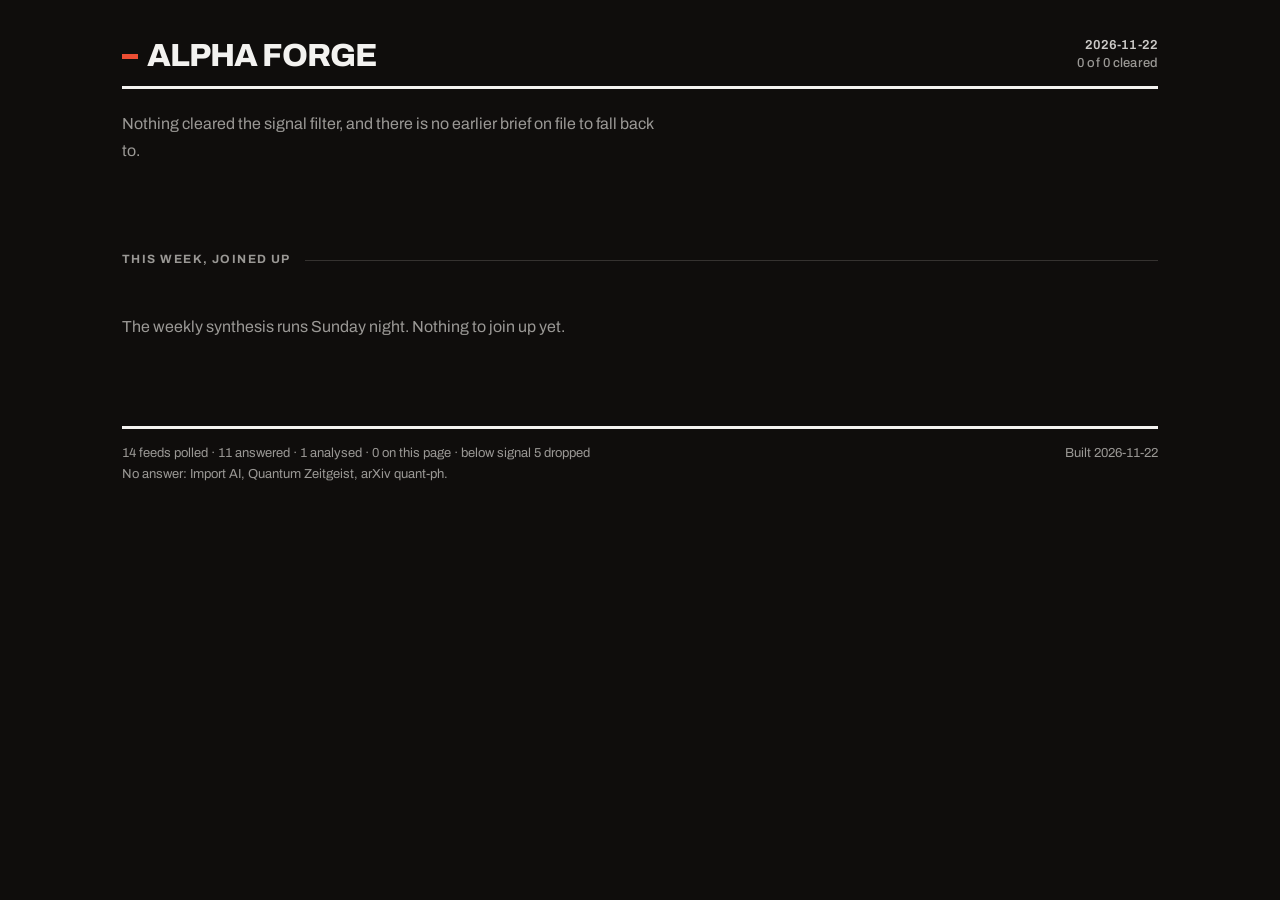
==== dashboard/index.html @ 8eae52a6 "chore: Update daily intelligence" ====
<!DOCTYPE html>
<html lang="en">
<head>
    <meta charset="UTF-8">
    <meta name="viewport" content="width=device-width, initial-scale=1.0">
    <title>Alpha Forge &mdash; 2026-11-22</title>
    <link rel="icon" href="data:image/svg+xml,<svg xmlns='http://www.w3.org/2000/svg' viewBox='0 0 16 16'><rect width='16' height='16' fill='%230D0D0C'/><rect x='2' y='6' width='12' height='4' fill='%23F0442A'/></svg>">
    <link rel="preconnect" href="https://fonts.googleapis.com">
    <link rel="preconnect" href="https://fonts.gstatic.com" crossorigin>
    <link href="https://fonts.googleapis.com/css2?family=Archivo:wght@400..800&display=swap" rel="stylesheet">
    <style>
        :root {
            color-scheme: dark;

            /* Night edition: newsprint inverted. Ground is near-black with a
               trace of warmth so it sits beside an editor without going blue. */
            --bg:        oklch(0.16 0.004 60);
            --bg-sunk:   oklch(0.13 0.004 60);
            --rule:      oklch(0.32 0.006 60);
            --rule-firm: oklch(0.54 0.008 60);

            --ink:       oklch(0.96 0.003 80);
            --ink-2:     oklch(0.84 0.004 80);
            --ink-3:     oklch(0.68 0.005 80);

            /* One accent. It belongs to rank and to the lead rule. Nothing else. */
            --signal:    oklch(0.64 0.20 32);
            --signal-dim: oklch(0.52 0.15 32);

            --font: 'Archivo', ui-sans-serif, "Segoe UI", system-ui, sans-serif;

            --s1: 4px;  --s2: 8px;  --s3: 14px;
            --s4: 22px; --s5: 36px; --s6: 64px;

            --z-sticky: 100;
        }

        * { box-sizing: border-box; }

        html { -webkit-text-size-adjust: 100%; }

        body {
            font-family: var(--font);
            font-size: 1rem;
            font-weight: 400;
            line-height: 1.65;
            background: var(--bg);
            color: var(--ink);
            margin: 0;
            font-variant-numeric: tabular-nums;
            -webkit-font-smoothing: antialiased;
            text-rendering: optimizeLegibility;
        }

        .sheet {
            max-width: 1080px;
            margin: 0 auto;
            padding: var(--s5) var(--s4) 96px;
        }

        /* ---------- masthead ---------- */
        .masthead {
            display: flex;
            align-items: flex-end;
            justify-content: space-between;
            gap: var(--s4);
            flex-wrap: wrap;
            padding-bottom: var(--s3);
            border-bottom: 3px solid var(--ink);
        }

        .wordmark {
            font-size: clamp(1.5rem, 1.2rem + 1.2vw, 2rem);
            font-weight: 800;
            letter-spacing: -0.03em;
            line-height: 1;
            margin: 0;
            text-transform: uppercase;
        }
        .wordmark .bar {
            display: inline-block;
            width: 0.5em;
            height: 0.16em;
            background: var(--signal);
            margin-right: 0.28em;
            vertical-align: 0.22em;
        }

        .dateline {
            font-size: 0.8125rem;
            font-weight: 500;
            line-height: 1.4;
            color: var(--ink-3);
            text-align: right;
            letter-spacing: 0.01em;
        }
        .dateline b { color: var(--ink-2); font-weight: 600; }

        /* ---------- stale notice ---------- */
        .stale {
            display: flex;
            gap: var(--s3);
            align-items: baseline;
            font-size: 0.9375rem;
            line-height: 1.5;
            color: var(--ink-2);
            background: var(--bg-sunk);
            border-bottom: 1px solid var(--rule);
            padding: var(--s3) var(--s4);
            margin: 0 calc(var(--s4) * -1);
        }
        .stale-flag {
            flex-shrink: 0;
            font-size: 0.75rem;
            font-weight: 700;
            letter-spacing: 0.08em;
            text-transform: uppercase;
            color: var(--bg);
            background: var(--signal);
            padding: 2px 8px;
        }

        /* ---------- the lead ---------- */
        .lead { padding: var(--s5) 0 var(--s6); }

        .lead-head {
            display: grid;
            grid-template-columns: 1fr auto;
            gap: var(--s4);
            align-items: start;
        }

        .lead h2 {
            font-size: clamp(2.25rem, 1.1rem + 4.6vw, 4.75rem);
            font-weight: 800;
            line-height: 0.98;
            letter-spacing: -0.035em;
            margin: 0;
            text-wrap: balance;
            max-width: 18ch;
        }

        .score {
            font-size: clamp(1.75rem, 1rem + 2.6vw, 3rem);
            font-weight: 800;
            line-height: 1;
            letter-spacing: -0.04em;
            color: var(--signal);
            text-align: right;
        }
        .score small {
            display: block;
            font-size: 0.6875rem;
            font-weight: 600;
            letter-spacing: 0.1em;
            text-transform: uppercase;
            color: var(--ink-3);
            margin-top: var(--s1);
        }

        .lead-rule {
            height: 5px;
            background: var(--signal);
            margin: var(--s4) 0;
        }

        .deck {
            font-size: clamp(1.0625rem, 1rem + 0.3vw, 1.3125rem);
            line-height: 1.5;
            color: var(--ink);
            max-width: 62ch;
            margin: 0 0 var(--s4);
            text-wrap: pretty;
        }

        .credit {
            font-size: 0.8125rem;
            font-weight: 500;
            color: var(--ink-3);
            letter-spacing: 0.02em;
            margin-bottom: var(--s4);
        }
        .credit .old { color: var(--signal); }

        /* ---------- the band: items 2 and 3 ---------- */
        .band {
            display: grid;
            grid-template-columns: repeat(auto-fit, minmax(300px, 1fr));
            gap: 0;
            border-top: 1px solid var(--rule-firm);
        }
        .band > * + * { border-left: 1px solid var(--rule); }

        .band-item { padding: var(--s4) var(--s4) var(--s5); }
        .band-item:first-child { padding-left: 0; }
        .band-item:last-child { padding-right: 0; }

        .band-item h3 {
            font-size: 1.375rem;
            font-weight: 700;
            line-height: 1.15;
            letter-spacing: -0.02em;
            margin: 0 0 var(--s3);
            text-wrap: balance;
        }
        .band-score {
            font-size: 0.9375rem;
            font-weight: 700;
            color: var(--signal);
            margin-bottom: var(--s2);
        }

        /* ---------- the tail: items 4+ ---------- */
        .tail { border-top: 1px solid var(--rule-firm); }
        .tail-row {
            display: grid;
            grid-template-columns: 4.5rem 1fr auto;
            gap: var(--s4);
            align-items: baseline;
            padding: var(--s3) 0;
            border-bottom: 1px solid var(--rule);
        }
        .tail-rank { font-weight: 700; color: var(--signal); }
        .tail-title { font-weight: 600; line-height: 1.3; }
        .tail-title p {
            font-weight: 400;
            font-size: 0.9375rem;
            color: var(--ink-3);
            margin: var(--s1) 0 0;
            max-width: 68ch;
        }
        .tail-src { font-size: 0.8125rem; color: var(--ink-3); white-space: nowrap; }

        /* ---------- section headings ---------- */
        .rubric {
            display: flex;
            align-items: center;
            gap: var(--s3);
            font-size: 0.75rem;
            font-weight: 700;
            letter-spacing: 0.12em;
            text-transform: uppercase;
            color: var(--ink-3);
            margin: var(--s6) 0 var(--s4);
        }
        .rubric::after {
            content: "";
            flex: 1;
            height: 1px;
            background: var(--rule);
        }
        .rubric .n { color: var(--signal); }

        /* ---------- prose inside a story ---------- */
        .story-body { max-width: 68ch; }
        .story-body h4 {
            font-size: 0.75rem;
            font-weight: 700;
            letter-spacing: 0.1em;
            text-transform: uppercase;
            color: var(--ink-3);
            margin: var(--s4) 0 var(--s2);
        }
        .story-body p { margin: 0 0 var(--s3); color: var(--ink-2); text-wrap: pretty; }
        .story-body ul { margin: 0 0 var(--s4); padding-left: 1.1em; }
        .story-body li { margin-bottom: var(--s2); color: var(--ink-2); }
        .story-body li::marker { color: var(--signal-dim); }

        .sources { font-size: 0.875rem; color: var(--ink-3); }
        .sources li { color: var(--ink-3); margin-bottom: var(--s1); }

        /* ---------- links ---------- */
        a { color: inherit; }

        .read {
            display: inline-flex;
            align-items: baseline;
            gap: 0.45em;
            font-size: 0.875rem;
            font-weight: 700;
            letter-spacing: 0.04em;
            text-transform: uppercase;
            text-decoration: none;
            color: var(--ink);
            border-bottom: 2px solid var(--signal);
            padding-bottom: 2px;
            transition: color 160ms cubic-bezier(0.2, 0, 0, 1);
        }
        .read:hover { color: var(--signal); }
        .read .arrow { transition: transform 200ms cubic-bezier(0.2, 0, 0, 1); }
        .read:hover .arrow { transform: translateX(4px); }

        .title-link {
            text-decoration: none;
            background-image: linear-gradient(var(--signal), var(--signal));
            background-repeat: no-repeat;
            background-position: 0 100%;
            background-size: 0% 2px;
            transition: background-size 220ms cubic-bezier(0.2, 0, 0, 1);
        }
        .title-link:hover { background-size: 100% 2px; }

        :focus-visible {
            outline: 3px solid var(--signal);
            outline-offset: 3px;
        }

        /* ---------- closing matter ---------- */
        .weekly { border-top: 1px solid var(--rule-firm); padding-top: var(--s4); }
        .weekly h3 { font-size: 1.25rem; font-weight: 700; margin: 0 0 var(--s3); }
        .weekly p, .weekly li { color: var(--ink-2); max-width: 68ch; }

        .empty {
            color: var(--ink-3);
            max-width: 60ch;
            margin: 0;
            padding: var(--s4) 0;
        }

        .colophon {
            border-top: 3px solid var(--ink);
            margin-top: var(--s6);
            padding-top: var(--s3);
            font-size: 0.8125rem;
            line-height: 1.6;
            color: var(--ink-3);
            display: flex;
            justify-content: space-between;
            gap: var(--s4);
            flex-wrap: wrap;
        }

        @media (max-width: 640px) {
            .lead-head { grid-template-columns: 1fr; gap: var(--s3); }
            .score { text-align: left; }
            .score small { display: inline; margin-left: 0.5em; }
            .band > * + * { border-left: none; border-top: 1px solid var(--rule); }
            .band-item { padding-left: 0; padding-right: 0; }
            .tail-row { grid-template-columns: 3.5rem 1fr; gap: var(--s3); }
            .tail-src { display: none; }
        }

        @media (prefers-reduced-motion: reduce) {
            *, *::before, *::after {
                transition-duration: 1ms !important;
                animation-duration: 1ms !important;
            }
        }
    </style>
</head>
<body>
<div class="sheet">

    <header class="masthead">
        <h1 class="wordmark"><span class="bar"></span>Alpha Forge</h1>
        <div class="dateline">
            <b>2026-11-22</b><br>
            0 of 0 cleared
        </div>
    </header>

    

    
    <p class="empty">Nothing cleared the signal filter, and there is no earlier brief on file to fall back to.</p>
    

    

    <h2 class="rubric">This week, joined up</h2>
    
    <p class="empty">The weekly synthesis runs Sunday night. Nothing to join up yet.</p>
    

    <footer class="colophon">
        <span>
            
            14 feeds polled &middot; 11 answered &middot; 
            1 analysed &middot; 
            
            0 on this page &middot; below signal 5 dropped
            <br>No answer: Import AI, Quantum Zeitgeist, arXiv quant-ph.
            
        </span>
        <span>Built 2026-11-22</span>
    </footer>

</div>
</body>
</html>
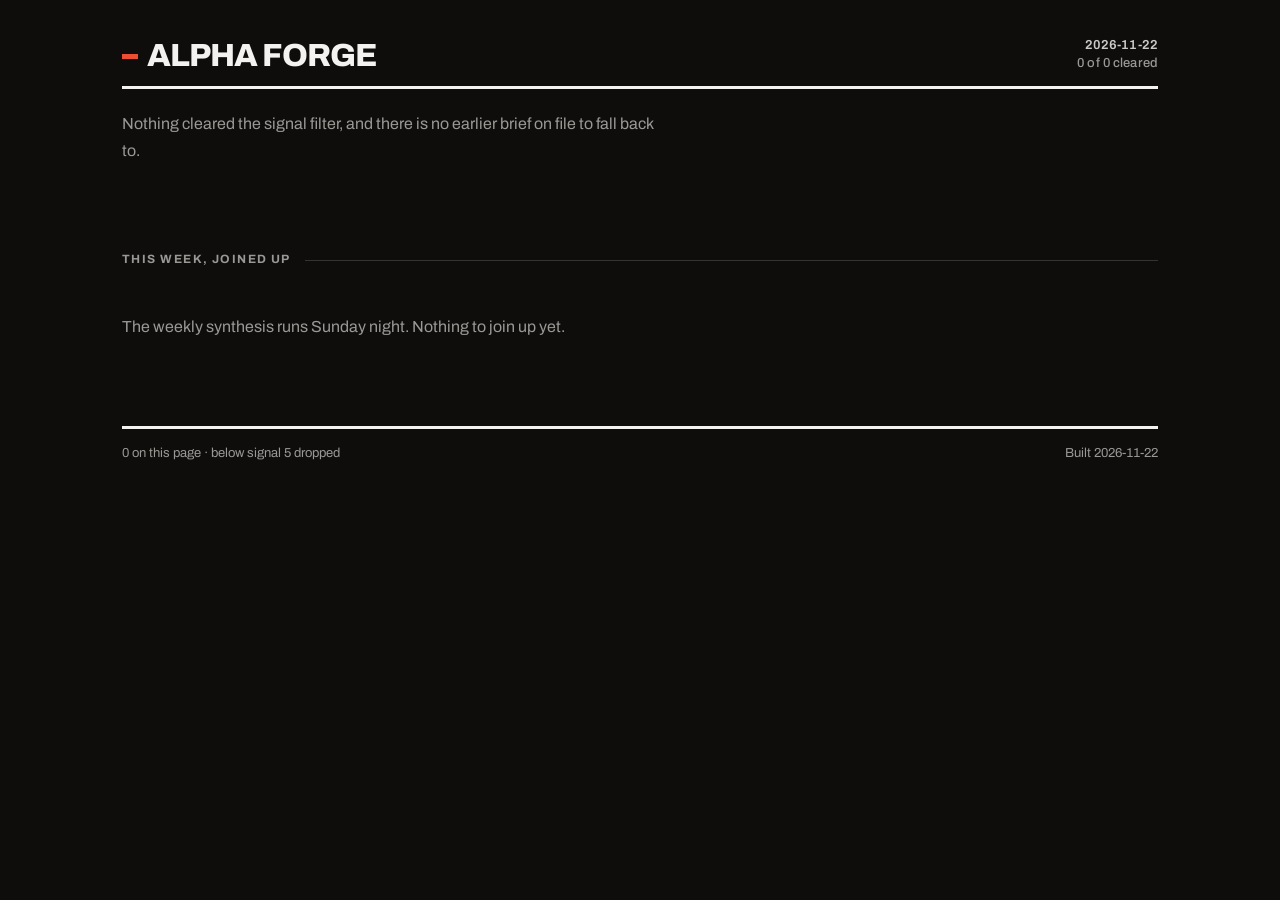
==== commit 69725310: "chore: Update weekly synthesis" ====
--- a/dashboard/index.html
+++ b/dashboard/index.html
@@ -375,11 +375,8 @@
     <footer class="colophon">
         <span>
             
-            14 feeds polled &middot; 11 answered &middot; 
-            1 analysed &middot; 
+            0 on this page &middot; below signal 5 dropped
             
-            0 on this page &middot; below signal 5 dropped
-            <br>No answer: Import AI, Quantum Zeitgeist, arXiv quant-ph.
             
         </span>
         <span>Built 2026-11-22</span>
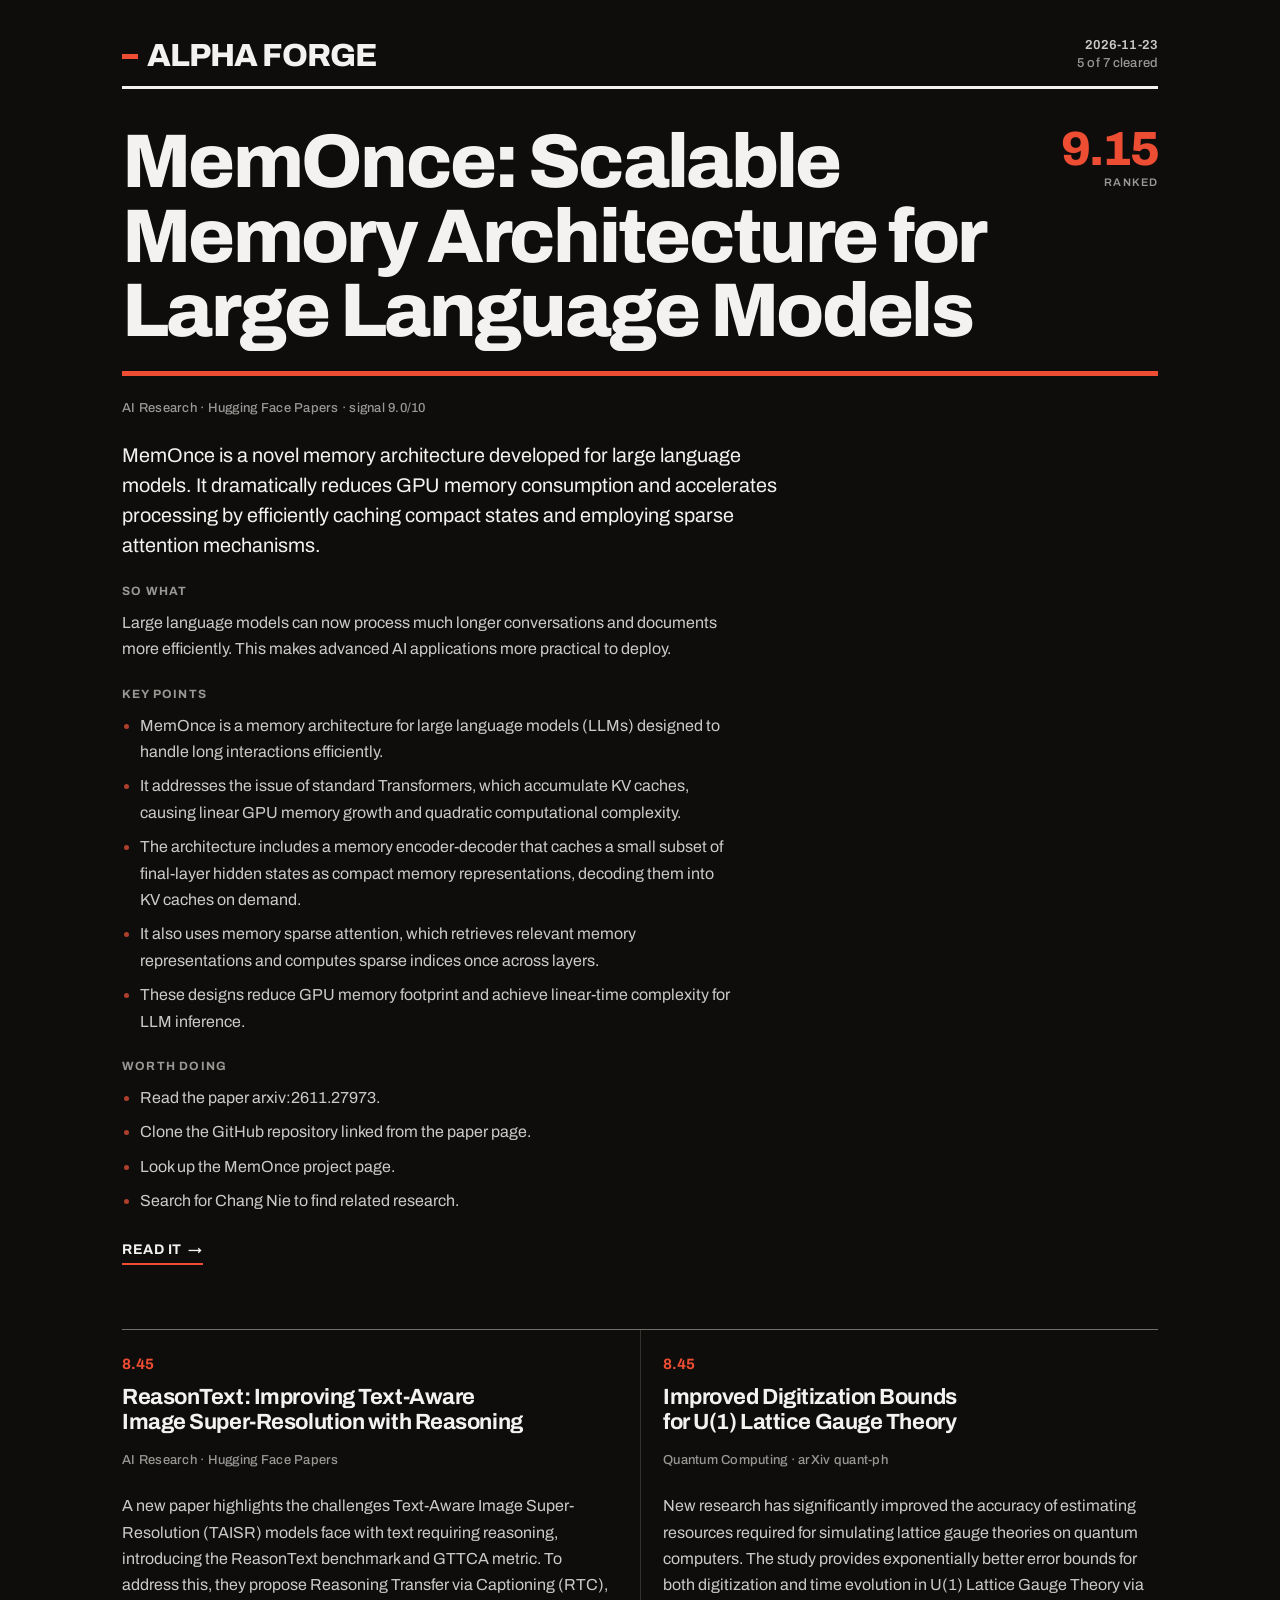
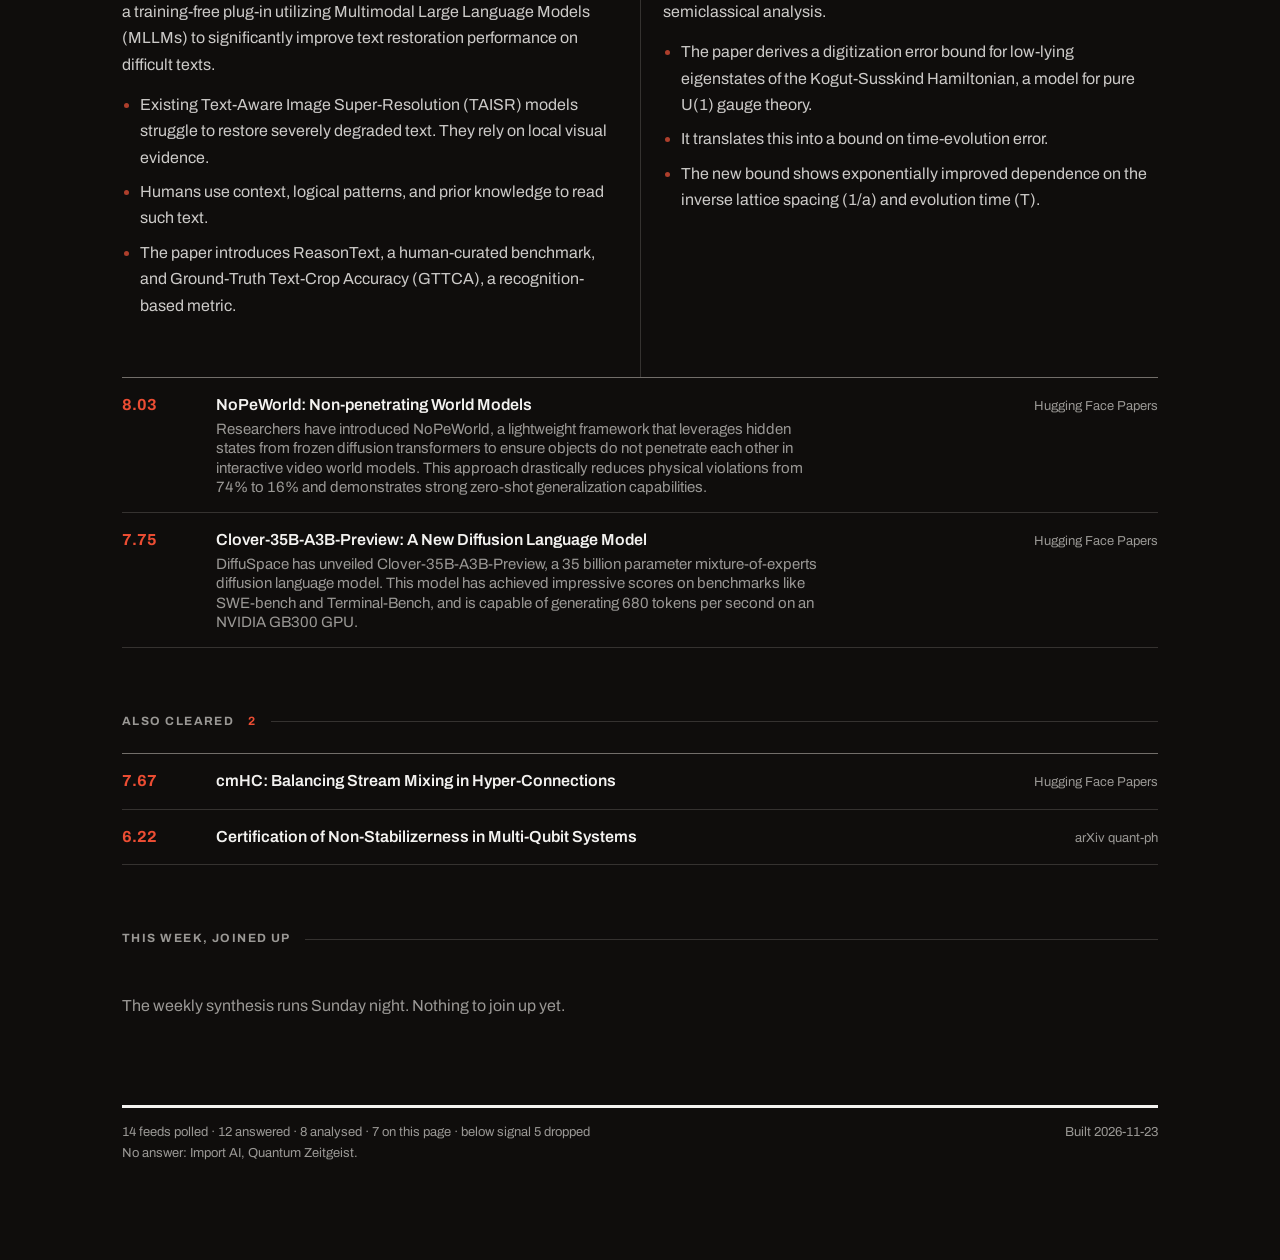
==== commit f6dd7044: "chore: Update daily intelligence" ====
--- a/dashboard/index.html
+++ b/dashboard/index.html
@@ -3,7 +3,7 @@
 <head>
     <meta charset="UTF-8">
     <meta name="viewport" content="width=device-width, initial-scale=1.0">
-    <title>Alpha Forge &mdash; 2026-11-22</title>
+    <title>Alpha Forge &mdash; 2026-11-23</title>
     <link rel="icon" href="data:image/svg+xml,<svg xmlns='http://www.w3.org/2000/svg' viewBox='0 0 16 16'><rect width='16' height='16' fill='%230D0D0C'/><rect x='2' y='6' width='12' height='4' fill='%23F0442A'/></svg>">
     <link rel="preconnect" href="https://fonts.googleapis.com">
     <link rel="preconnect" href="https://fonts.gstatic.com" crossorigin>
@@ -354,17 +354,142 @@
     <header class="masthead">
         <h1 class="wordmark"><span class="bar"></span>Alpha Forge</h1>
         <div class="dateline">
-            <b>2026-11-22</b><br>
-            0 of 0 cleared
+            <b>2026-11-23</b><br>
+            5 of 7 cleared
         </div>
     </header>
 
     
 
     
-    <p class="empty">Nothing cleared the signal filter, and there is no earlier brief on file to fall back to.</p>
-    
-
+    
+    <article class="lead">
+        <div class="lead-head">
+            <h2>MemOnce: Scalable Memory Architecture for Large Language Models</h2>
+            <div class="score">9.15<small>Ranked</small></div>
+        </div>
+
+        <div class="lead-rule"></div>
+
+        <p class="credit">
+            AI Research
+             &middot; Hugging Face Papers
+            
+            
+             &middot; signal 9.0/10
+        </p>
+
+        <p class="deck">MemOnce is a novel memory architecture developed for large language models. It dramatically reduces GPU memory consumption and accelerates processing by efficiently caching compact states and employing sparse attention mechanisms.</p>
+
+        <div class="story-body">
+            
+            <h4>So what</h4>
+            <p>Large language models can now process much longer conversations and documents more efficiently. This makes advanced AI applications more practical to deploy.</p>
+            
+
+            
+            <h4>Key points</h4>
+            <ul><li>MemOnce is a memory architecture for large language models (LLMs) designed to handle long interactions efficiently.</li><li>It addresses the issue of standard Transformers, which accumulate KV caches, causing linear GPU memory growth and quadratic computational complexity.</li><li>The architecture includes a memory encoder-decoder that caches a small subset of final-layer hidden states as compact memory representations, decoding them into KV caches on demand.</li><li>It also uses memory sparse attention, which retrieves relevant memory representations and computes sparse indices once across layers.</li><li>These designs reduce GPU memory footprint and achieve linear-time complexity for LLM inference.</li></ul>
+            
+
+            
+            <h4>Worth doing</h4>
+            <ul><li>Read the paper arxiv:2611.27973.</li><li>Clone the GitHub repository linked from the paper page.</li><li>Look up the MemOnce project page.</li><li>Search for Chang Nie to find related research.</li></ul>
+            
+
+            
+        </div>
+
+        
+        <a class="read" href="https://huggingface.co/papers/2611.27973" target="_blank" rel="noopener">Read it <span class="arrow">&rarr;</span></a>
+        
+    </article>
+
+    
+    
+    <section class="band">
+        
+        <article class="band-item">
+            <div class="band-score">8.45</div>
+            <h3><a class="title-link" href="https://huggingface.co/papers/2611.15449" target="_blank" rel="noopener">ReasonText: Improving Text-Aware Image Super-Resolution with Reasoning</a></h3>
+            <p class="credit">
+                AI Research &middot; Hugging Face Papers
+                
+            </p>
+            <div class="story-body">
+                <p>A new paper highlights the challenges Text-Aware Image Super-Resolution (TAISR) models face with text requiring reasoning, introducing the ReasonText benchmark and GTTCA metric. To address this, they propose Reasoning Transfer via Captioning (RTC), a training-free plug-in utilizing Multimodal Large Language Models (MLLMs) to significantly improve text restoration performance on difficult texts.</p>
+                
+                <ul><li>Existing Text-Aware Image Super-Resolution (TAISR) models struggle to restore severely degraded text. They rely on local visual evidence.</li><li>Humans use context, logical patterns, and prior knowledge to read such text.</li><li>The paper introduces ReasonText, a human-curated benchmark, and Ground-Truth Text-Crop Accuracy (GTTCA), a recognition-based metric.</li></ul>
+                
+            </div>
+        </article>
+        
+        <article class="band-item">
+            <div class="band-score">8.45</div>
+            <h3><a class="title-link" href="https://arxiv.org/abs/2611.26720" target="_blank" rel="noopener">Improved Digitization Bounds for U(1) Lattice Gauge Theory</a></h3>
+            <p class="credit">
+                Quantum Computing &middot; arXiv quant-ph
+                
+            </p>
+            <div class="story-body">
+                <p>New research has significantly improved the accuracy of estimating resources required for simulating lattice gauge theories on quantum computers. The study provides exponentially better error bounds for both digitization and time evolution in U(1) Lattice Gauge Theory via semiclassical analysis.</p>
+                
+                <ul><li>The paper derives a digitization error bound for low-lying eigenstates of the Kogut-Susskind Hamiltonian, a model for pure U(1) gauge theory.</li><li>It translates this into a bound on time-evolution error.</li><li>The new bound shows exponentially improved dependence on the inverse lattice spacing (1/a) and evolution time (T).</li></ul>
+                
+            </div>
+        </article>
+        
+    </section>
+    
+
+    
+    
+    <section class="tail">
+        
+        <div class="tail-row">
+            <span class="tail-rank">8.03</span>
+            <span class="tail-title">
+                <a class="title-link" href="https://huggingface.co/papers/2611.27963" target="_blank" rel="noopener">NoPeWorld: Non-penetrating World Models</a>
+                <p>Researchers have introduced NoPeWorld, a lightweight framework that leverages hidden states from frozen diffusion transformers to ensure objects do not penetrate each other in interactive video world models. This approach drastically reduces physical violations from 74% to 16% and demonstrates strong zero-shot generalization capabilities.</p>
+            </span>
+            <span class="tail-src">Hugging Face Papers</span>
+        </div>
+        
+        <div class="tail-row">
+            <span class="tail-rank">7.75</span>
+            <span class="tail-title">
+                <a class="title-link" href="https://huggingface.co/papers/2611.24636" target="_blank" rel="noopener">Clover-35B-A3B-Preview: A New Diffusion Language Model</a>
+                <p>DiffuSpace has unveiled Clover-35B-A3B-Preview, a 35 billion parameter mixture-of-experts diffusion language model. This model has achieved impressive scores on benchmarks like SWE-bench and Terminal-Bench, and is capable of generating 680 tokens per second on an NVIDIA GB300 GPU.</p>
+            </span>
+            <span class="tail-src">Hugging Face Papers</span>
+        </div>
+        
+    </section>
+    
+
+    
+
+    
+    <h2 class="rubric">Also cleared <span class="n">2</span></h2>
+    <section class="tail">
+        
+        <div class="tail-row">
+            <span class="tail-rank">7.67</span>
+            <span class="tail-title">
+                <a class="title-link" href="https://huggingface.co/papers/2611.27193" target="_blank" rel="noopener">cmHC: Balancing Stream Mixing in Hyper-Connections</a>
+            </span>
+            <span class="tail-src">Hugging Face Papers</span>
+        </div>
+        
+        <div class="tail-row">
+            <span class="tail-rank">6.22</span>
+            <span class="tail-title">
+                <a class="title-link" href="https://arxiv.org/abs/2611.26705" target="_blank" rel="noopener">Certification of Non-Stabilizerness in Multi-Qubit Systems</a>
+            </span>
+            <span class="tail-src">arXiv quant-ph</span>
+        </div>
+        
+    </section>
     
 
     <h2 class="rubric">This week, joined up</h2>
@@ -375,11 +500,14 @@
     <footer class="colophon">
         <span>
             
-            0 on this page &middot; below signal 5 dropped
-            
+            14 feeds polled &middot; 12 answered &middot; 
+            8 analysed &middot; 
+            
+            7 on this page &middot; below signal 5 dropped
+            <br>No answer: Import AI, Quantum Zeitgeist.
             
         </span>
-        <span>Built 2026-11-22</span>
+        <span>Built 2026-11-23</span>
     </footer>
 
 </div>
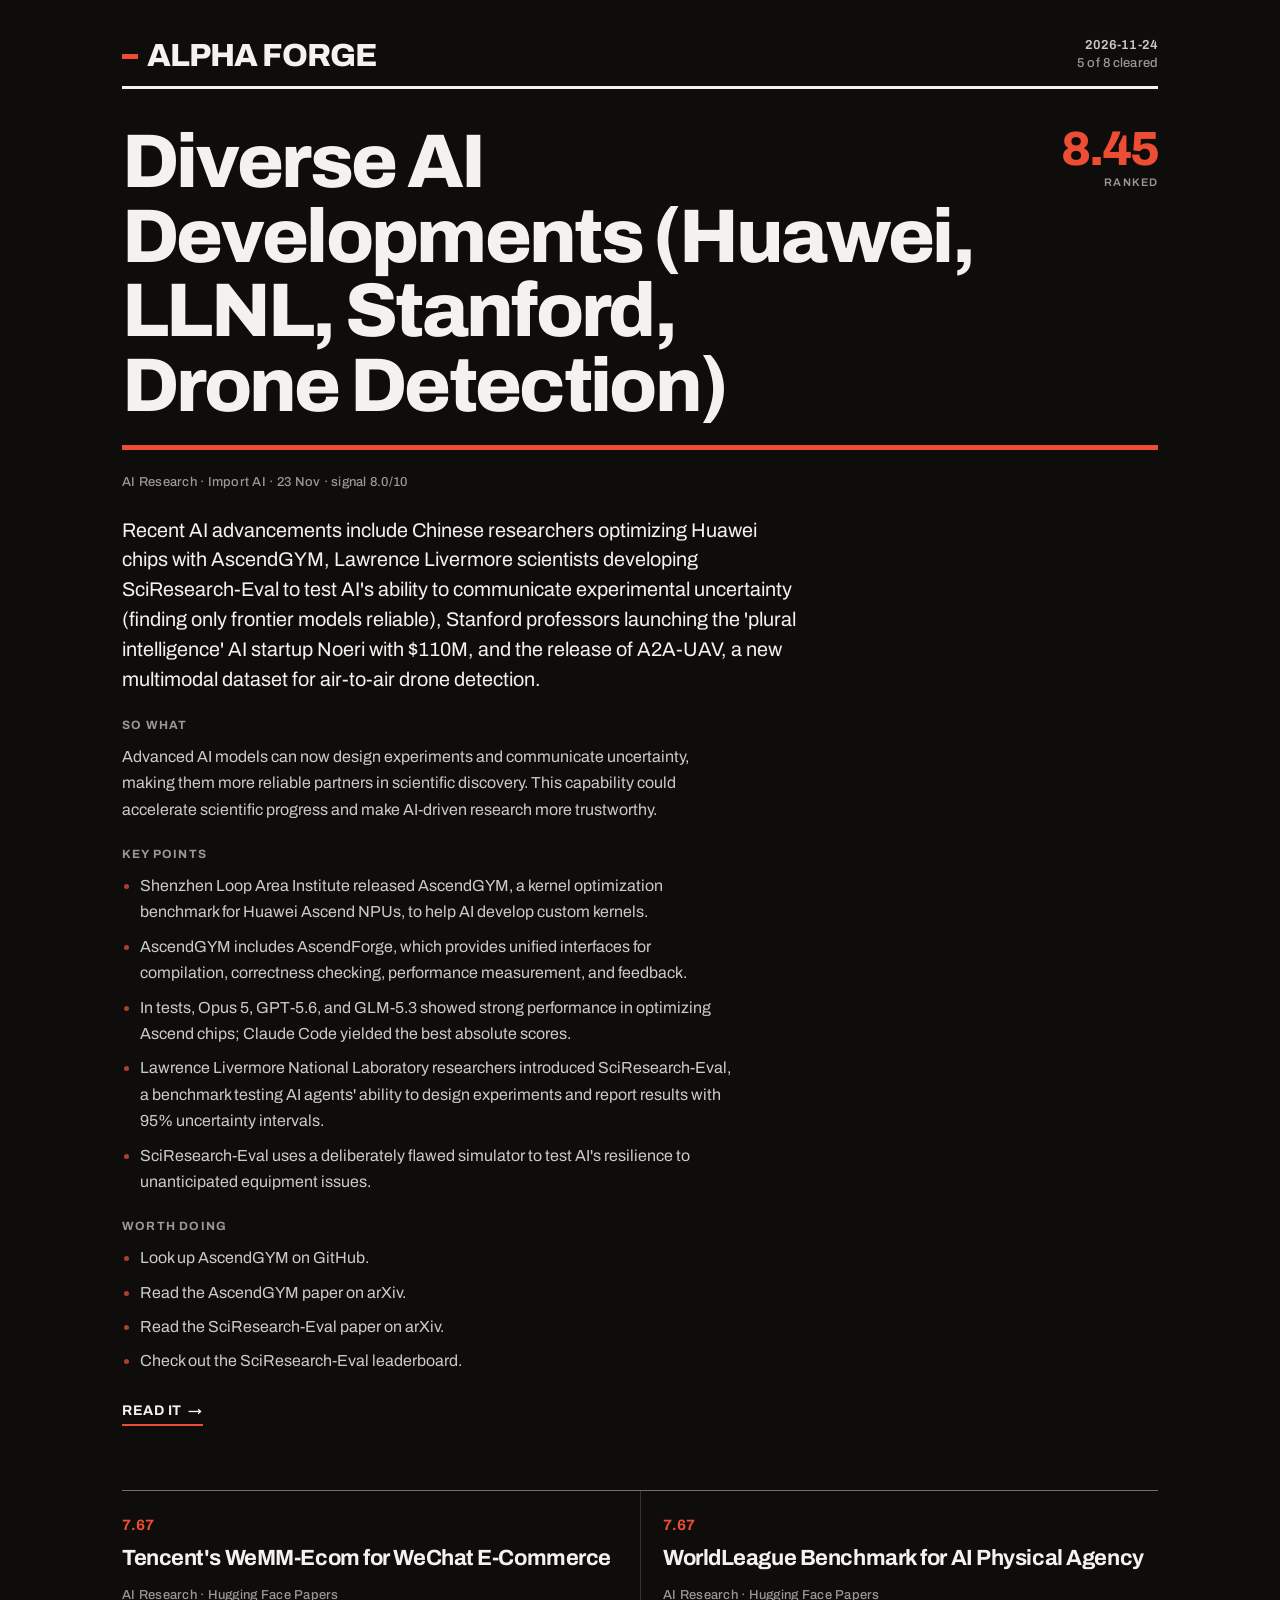
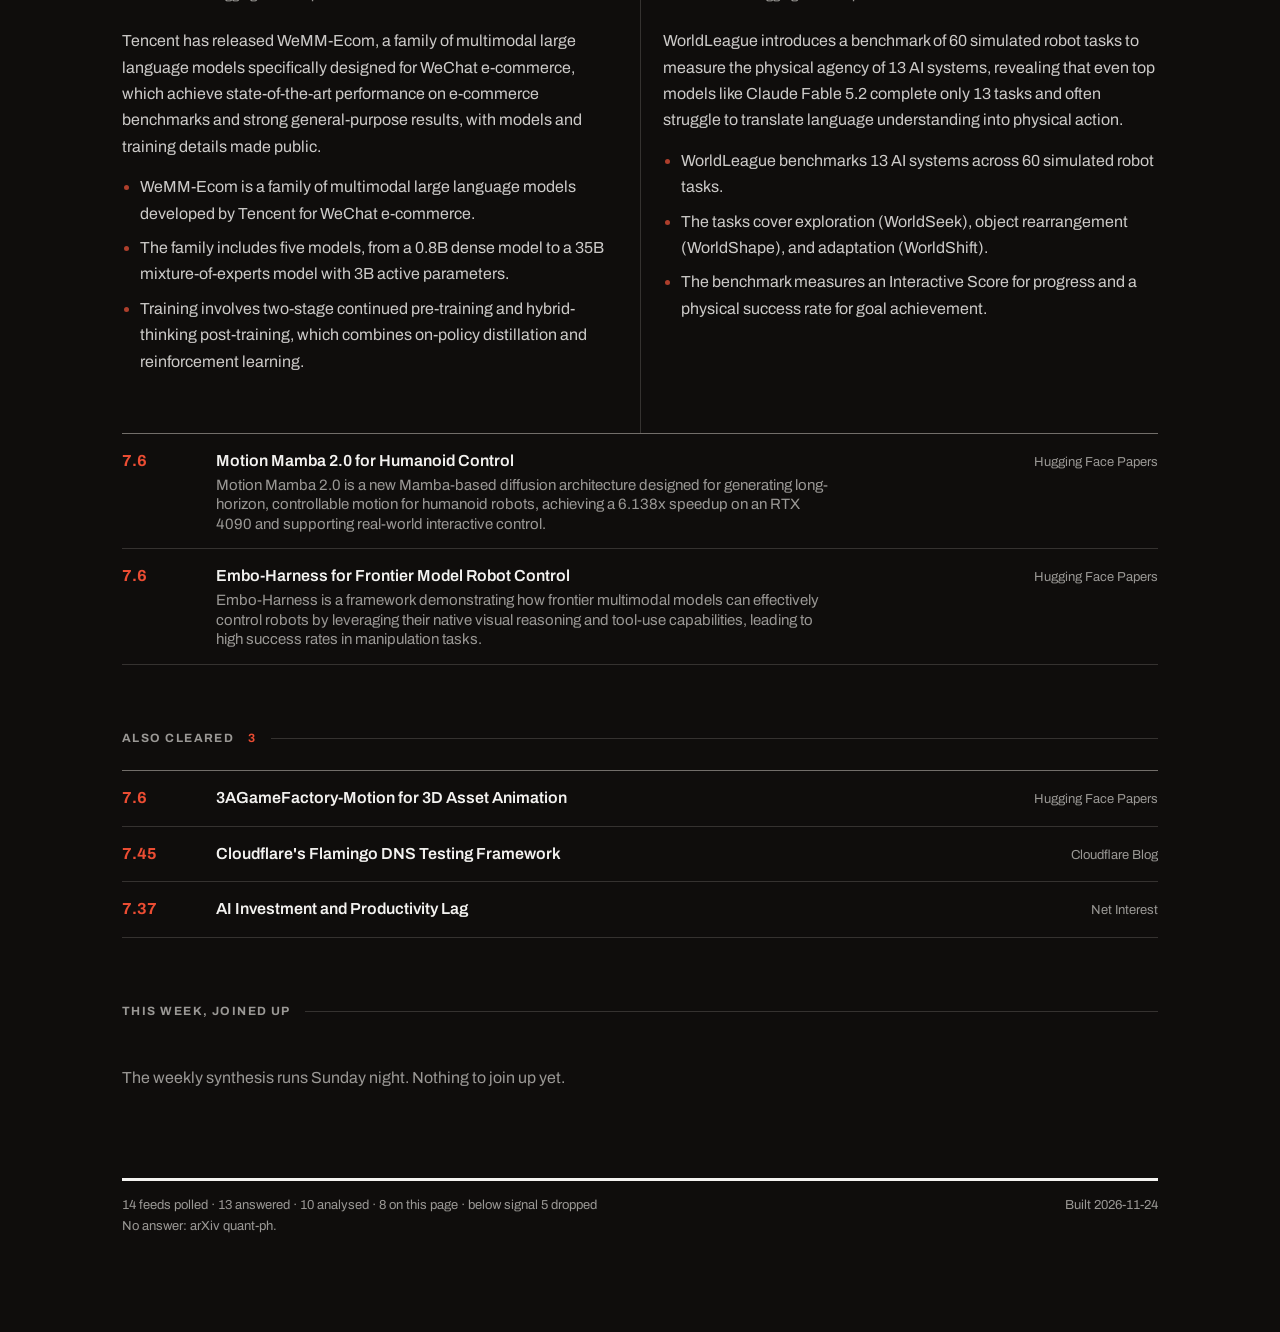
==== commit 64fb7ff8: "chore: Update daily intelligence" ====
--- a/dashboard/index.html
+++ b/dashboard/index.html
@@ -3,7 +3,7 @@
 <head>
     <meta charset="UTF-8">
     <meta name="viewport" content="width=device-width, initial-scale=1.0">
-    <title>Alpha Forge &mdash; 2026-11-23</title>
+    <title>Alpha Forge &mdash; 2026-11-24</title>
     <link rel="icon" href="data:image/svg+xml,<svg xmlns='http://www.w3.org/2000/svg' viewBox='0 0 16 16'><rect width='16' height='16' fill='%230D0D0C'/><rect x='2' y='6' width='12' height='4' fill='%23F0442A'/></svg>">
     <link rel="preconnect" href="https://fonts.googleapis.com">
     <link rel="preconnect" href="https://fonts.gstatic.com" crossorigin>
@@ -354,8 +354,8 @@
     <header class="masthead">
         <h1 class="wordmark"><span class="bar"></span>Alpha Forge</h1>
         <div class="dateline">
-            <b>2026-11-23</b><br>
-            5 of 7 cleared
+            <b>2026-11-24</b><br>
+            5 of 8 cleared
         </div>
     </header>
 
@@ -365,43 +365,43 @@
     
     <article class="lead">
         <div class="lead-head">
-            <h2>MemOnce: Scalable Memory Architecture for Large Language Models</h2>
-            <div class="score">9.15<small>Ranked</small></div>
+            <h2>Diverse AI Developments (Huawei, LLNL, Stanford, Drone Detection)</h2>
+            <div class="score">8.45<small>Ranked</small></div>
         </div>
 
         <div class="lead-rule"></div>
 
         <p class="credit">
             AI Research
-             &middot; Hugging Face Papers
-            
-            
-             &middot; signal 9.0/10
+             &middot; Import AI
+             &middot; 23 Nov
+            
+             &middot; signal 8.0/10
         </p>
 
-        <p class="deck">MemOnce is a novel memory architecture developed for large language models. It dramatically reduces GPU memory consumption and accelerates processing by efficiently caching compact states and employing sparse attention mechanisms.</p>
+        <p class="deck">Recent AI advancements include Chinese researchers optimizing Huawei chips with AscendGYM, Lawrence Livermore scientists developing SciResearch-Eval to test AI's ability to communicate experimental uncertainty (finding only frontier models reliable), Stanford professors launching the 'plural intelligence' AI startup Noeri with $110M, and the release of A2A-UAV, a new multimodal dataset for air-to-air drone detection.</p>
 
         <div class="story-body">
             
             <h4>So what</h4>
-            <p>Large language models can now process much longer conversations and documents more efficiently. This makes advanced AI applications more practical to deploy.</p>
+            <p>Advanced AI models can now design experiments and communicate uncertainty, making them more reliable partners in scientific discovery. This capability could accelerate scientific progress and make AI-driven research more trustworthy.</p>
             
 
             
             <h4>Key points</h4>
-            <ul><li>MemOnce is a memory architecture for large language models (LLMs) designed to handle long interactions efficiently.</li><li>It addresses the issue of standard Transformers, which accumulate KV caches, causing linear GPU memory growth and quadratic computational complexity.</li><li>The architecture includes a memory encoder-decoder that caches a small subset of final-layer hidden states as compact memory representations, decoding them into KV caches on demand.</li><li>It also uses memory sparse attention, which retrieves relevant memory representations and computes sparse indices once across layers.</li><li>These designs reduce GPU memory footprint and achieve linear-time complexity for LLM inference.</li></ul>
+            <ul><li>Shenzhen Loop Area Institute released AscendGYM, a kernel optimization benchmark for Huawei Ascend NPUs, to help AI develop custom kernels.</li><li>AscendGYM includes AscendForge, which provides unified interfaces for compilation, correctness checking, performance measurement, and feedback.</li><li>In tests, Opus 5, GPT-5.6, and GLM-5.3 showed strong performance in optimizing Ascend chips; Claude Code yielded the best absolute scores.</li><li>Lawrence Livermore National Laboratory researchers introduced SciResearch-Eval, a benchmark testing AI agents' ability to design experiments and report results with 95% uncertainty intervals.</li><li>SciResearch-Eval uses a deliberately flawed simulator to test AI's resilience to unanticipated equipment issues.</li></ul>
             
 
             
             <h4>Worth doing</h4>
-            <ul><li>Read the paper arxiv:2611.27973.</li><li>Clone the GitHub repository linked from the paper page.</li><li>Look up the MemOnce project page.</li><li>Search for Chang Nie to find related research.</li></ul>
-            
-
-            
-        </div>
-
-        
-        <a class="read" href="https://huggingface.co/papers/2611.27973" target="_blank" rel="noopener">Read it <span class="arrow">&rarr;</span></a>
+            <ul><li>Look up AscendGYM on GitHub.</li><li>Read the AscendGYM paper on arXiv.</li><li>Read the SciResearch-Eval paper on arXiv.</li><li>Check out the SciResearch-Eval leaderboard.</li></ul>
+            
+
+            
+        </div>
+
+        
+        <a class="read" href="https://importai.substack.com/p/import-ai-482-huawei-kernel-benchmarks" target="_blank" rel="noopener">Read it <span class="arrow">&rarr;</span></a>
         
     </article>
 
@@ -410,31 +410,31 @@
     <section class="band">
         
         <article class="band-item">
-            <div class="band-score">8.45</div>
-            <h3><a class="title-link" href="https://huggingface.co/papers/2611.15449" target="_blank" rel="noopener">ReasonText: Improving Text-Aware Image Super-Resolution with Reasoning</a></h3>
+            <div class="band-score">7.67</div>
+            <h3><a class="title-link" href="https://huggingface.co/papers/2611.30662" target="_blank" rel="noopener">Tencent's WeMM-Ecom for WeChat E-Commerce</a></h3>
             <p class="credit">
                 AI Research &middot; Hugging Face Papers
                 
             </p>
             <div class="story-body">
-                <p>A new paper highlights the challenges Text-Aware Image Super-Resolution (TAISR) models face with text requiring reasoning, introducing the ReasonText benchmark and GTTCA metric. To address this, they propose Reasoning Transfer via Captioning (RTC), a training-free plug-in utilizing Multimodal Large Language Models (MLLMs) to significantly improve text restoration performance on difficult texts.</p>
+                <p>Tencent has released WeMM-Ecom, a family of multimodal large language models specifically designed for WeChat e-commerce, which achieve state-of-the-art performance on e-commerce benchmarks and strong general-purpose results, with models and training details made public.</p>
                 
-                <ul><li>Existing Text-Aware Image Super-Resolution (TAISR) models struggle to restore severely degraded text. They rely on local visual evidence.</li><li>Humans use context, logical patterns, and prior knowledge to read such text.</li><li>The paper introduces ReasonText, a human-curated benchmark, and Ground-Truth Text-Crop Accuracy (GTTCA), a recognition-based metric.</li></ul>
+                <ul><li>WeMM-Ecom is a family of multimodal large language models developed by Tencent for WeChat e-commerce.</li><li>The family includes five models, from a 0.8B dense model to a 35B mixture-of-experts model with 3B active parameters.</li><li>Training involves two-stage continued pre-training and hybrid-thinking post-training, which combines on-policy distillation and reinforcement learning.</li></ul>
                 
             </div>
         </article>
         
         <article class="band-item">
-            <div class="band-score">8.45</div>
-            <h3><a class="title-link" href="https://arxiv.org/abs/2611.26720" target="_blank" rel="noopener">Improved Digitization Bounds for U(1) Lattice Gauge Theory</a></h3>
+            <div class="band-score">7.67</div>
+            <h3><a class="title-link" href="https://huggingface.co/papers/2611.30989" target="_blank" rel="noopener">WorldLeague Benchmark for AI Physical Agency</a></h3>
             <p class="credit">
-                Quantum Computing &middot; arXiv quant-ph
+                AI Research &middot; Hugging Face Papers
                 
             </p>
             <div class="story-body">
-                <p>New research has significantly improved the accuracy of estimating resources required for simulating lattice gauge theories on quantum computers. The study provides exponentially better error bounds for both digitization and time evolution in U(1) Lattice Gauge Theory via semiclassical analysis.</p>
+                <p>WorldLeague introduces a benchmark of 60 simulated robot tasks to measure the physical agency of 13 AI systems, revealing that even top models like Claude Fable 5.2 complete only 13 tasks and often struggle to translate language understanding into physical action.</p>
                 
-                <ul><li>The paper derives a digitization error bound for low-lying eigenstates of the Kogut-Susskind Hamiltonian, a model for pure U(1) gauge theory.</li><li>It translates this into a bound on time-evolution error.</li><li>The new bound shows exponentially improved dependence on the inverse lattice spacing (1/a) and evolution time (T).</li></ul>
+                <ul><li>WorldLeague benchmarks 13 AI systems across 60 simulated robot tasks.</li><li>The tasks cover exploration (WorldSeek), object rearrangement (WorldShape), and adaptation (WorldShift).</li><li>The benchmark measures an Interactive Score for progress and a physical success rate for goal achievement.</li></ul>
                 
             </div>
         </article>
@@ -447,19 +447,19 @@
     <section class="tail">
         
         <div class="tail-row">
-            <span class="tail-rank">8.03</span>
+            <span class="tail-rank">7.6</span>
             <span class="tail-title">
-                <a class="title-link" href="https://huggingface.co/papers/2611.27963" target="_blank" rel="noopener">NoPeWorld: Non-penetrating World Models</a>
-                <p>Researchers have introduced NoPeWorld, a lightweight framework that leverages hidden states from frozen diffusion transformers to ensure objects do not penetrate each other in interactive video world models. This approach drastically reduces physical violations from 74% to 16% and demonstrates strong zero-shot generalization capabilities.</p>
+                <a class="title-link" href="https://huggingface.co/papers/2611.29897" target="_blank" rel="noopener">Motion Mamba 2.0 for Humanoid Control</a>
+                <p>Motion Mamba 2.0 is a new Mamba-based diffusion architecture designed for generating long-horizon, controllable motion for humanoid robots, achieving a 6.138x speedup on an RTX 4090 and supporting real-world interactive control.</p>
             </span>
             <span class="tail-src">Hugging Face Papers</span>
         </div>
         
         <div class="tail-row">
-            <span class="tail-rank">7.75</span>
+            <span class="tail-rank">7.6</span>
             <span class="tail-title">
-                <a class="title-link" href="https://huggingface.co/papers/2611.24636" target="_blank" rel="noopener">Clover-35B-A3B-Preview: A New Diffusion Language Model</a>
-                <p>DiffuSpace has unveiled Clover-35B-A3B-Preview, a 35 billion parameter mixture-of-experts diffusion language model. This model has achieved impressive scores on benchmarks like SWE-bench and Terminal-Bench, and is capable of generating 680 tokens per second on an NVIDIA GB300 GPU.</p>
+                <a class="title-link" href="https://huggingface.co/papers/2611.31201" target="_blank" rel="noopener">Embo-Harness for Frontier Model Robot Control</a>
+                <p>Embo-Harness is a framework demonstrating how frontier multimodal models can effectively control robots by leveraging their native visual reasoning and tool-use capabilities, leading to high success rates in manipulation tasks.</p>
             </span>
             <span class="tail-src">Hugging Face Papers</span>
         </div>
@@ -470,23 +470,31 @@
     
 
     
-    <h2 class="rubric">Also cleared <span class="n">2</span></h2>
+    <h2 class="rubric">Also cleared <span class="n">3</span></h2>
     <section class="tail">
         
         <div class="tail-row">
-            <span class="tail-rank">7.67</span>
+            <span class="tail-rank">7.6</span>
             <span class="tail-title">
-                <a class="title-link" href="https://huggingface.co/papers/2611.27193" target="_blank" rel="noopener">cmHC: Balancing Stream Mixing in Hyper-Connections</a>
+                <a class="title-link" href="https://huggingface.co/papers/2611.30013" target="_blank" rel="noopener">3AGameFactory-Motion for 3D Asset Animation</a>
             </span>
             <span class="tail-src">Hugging Face Papers</span>
         </div>
         
         <div class="tail-row">
-            <span class="tail-rank">6.22</span>
+            <span class="tail-rank">7.45</span>
             <span class="tail-title">
-                <a class="title-link" href="https://arxiv.org/abs/2611.26705" target="_blank" rel="noopener">Certification of Non-Stabilizerness in Multi-Qubit Systems</a>
+                <a class="title-link" href="https://blog.cloudflare.com/probing-dns-at-cloudflare/" target="_blank" rel="noopener">Cloudflare's Flamingo DNS Testing Framework</a>
             </span>
-            <span class="tail-src">arXiv quant-ph</span>
+            <span class="tail-src">Cloudflare Blog</span>
+        </div>
+        
+        <div class="tail-row">
+            <span class="tail-rank">7.37</span>
+            <span class="tail-title">
+                <a class="title-link" href="https://www.netinterest.co/p/supply-and-demand" target="_blank" rel="noopener">AI Investment and Productivity Lag</a>
+            </span>
+            <span class="tail-src">Net Interest</span>
         </div>
         
     </section>
@@ -500,14 +508,14 @@
     <footer class="colophon">
         <span>
             
-            14 feeds polled &middot; 12 answered &middot; 
-            8 analysed &middot; 
-            
-            7 on this page &middot; below signal 5 dropped
-            <br>No answer: Import AI, Quantum Zeitgeist.
+            14 feeds polled &middot; 13 answered &middot; 
+            10 analysed &middot; 
+            
+            8 on this page &middot; below signal 5 dropped
+            <br>No answer: arXiv quant-ph.
             
         </span>
-        <span>Built 2026-11-23</span>
+        <span>Built 2026-11-24</span>
     </footer>
 
 </div>
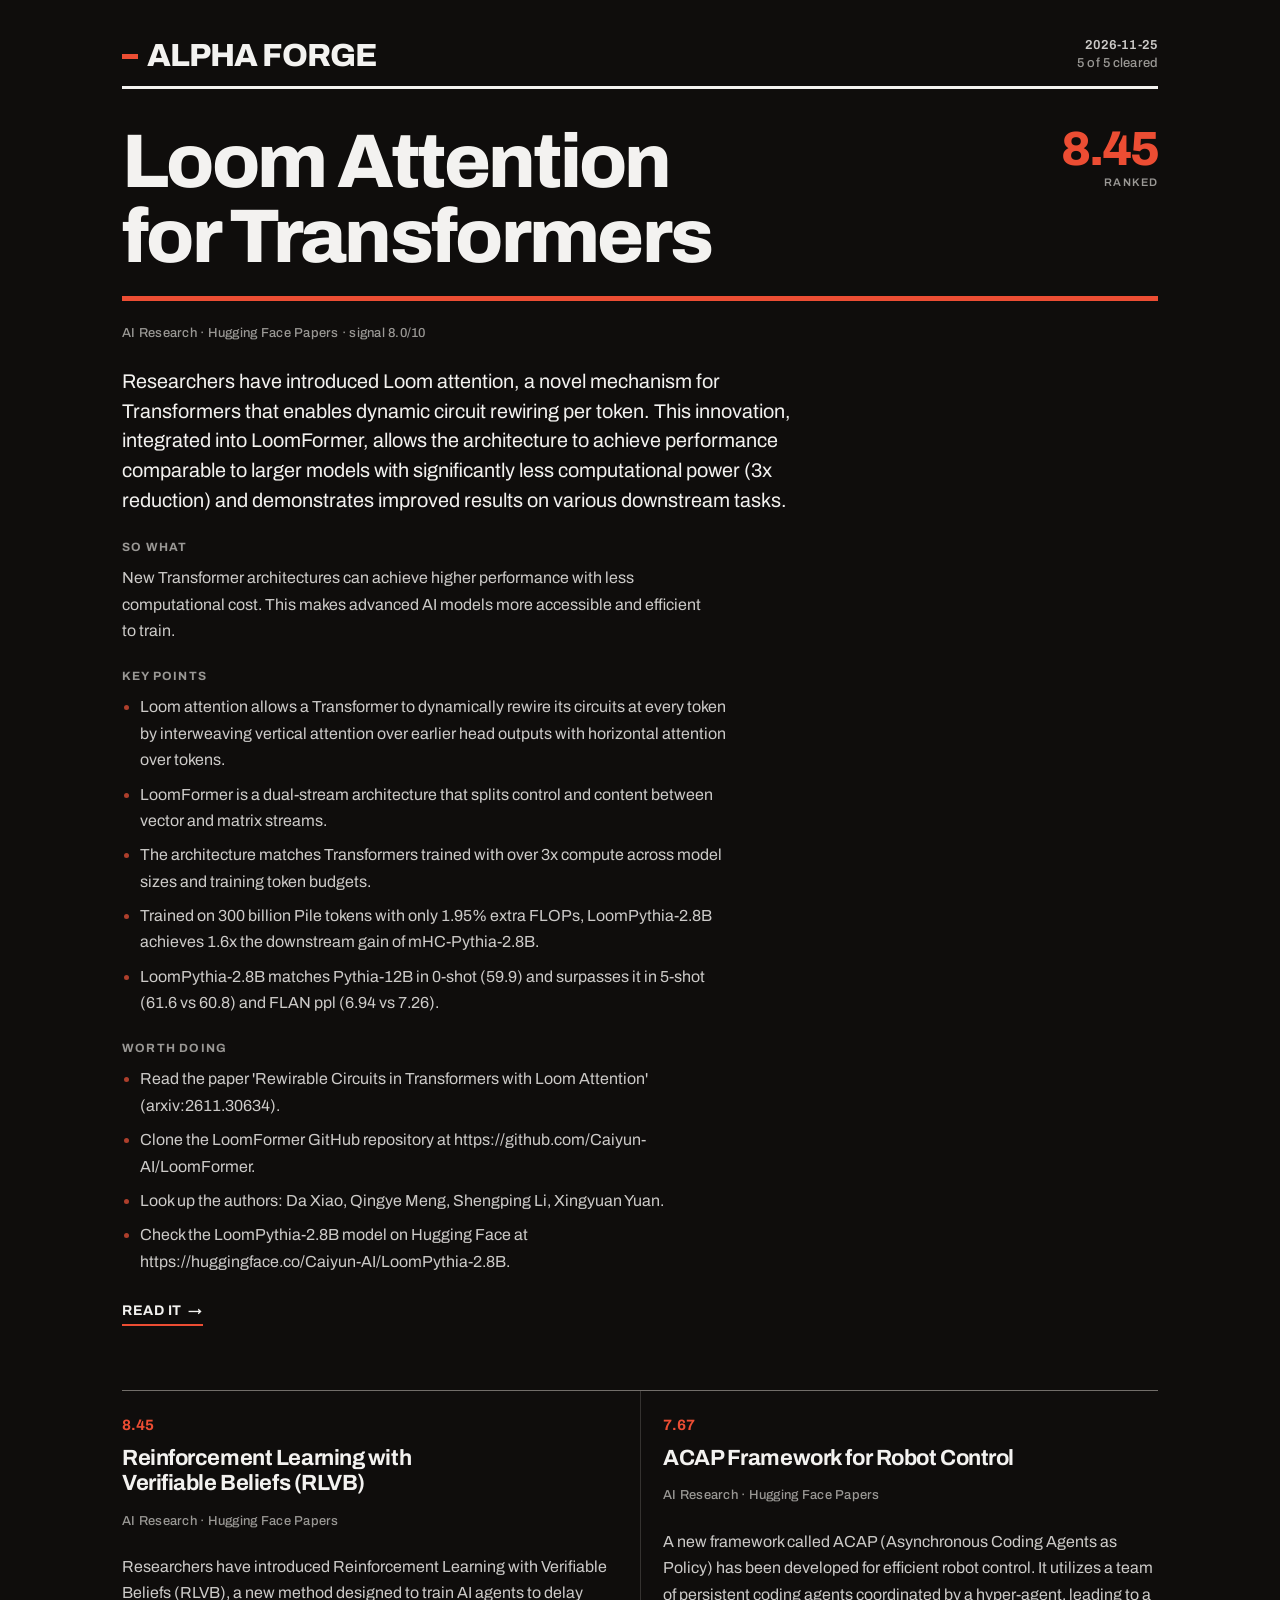
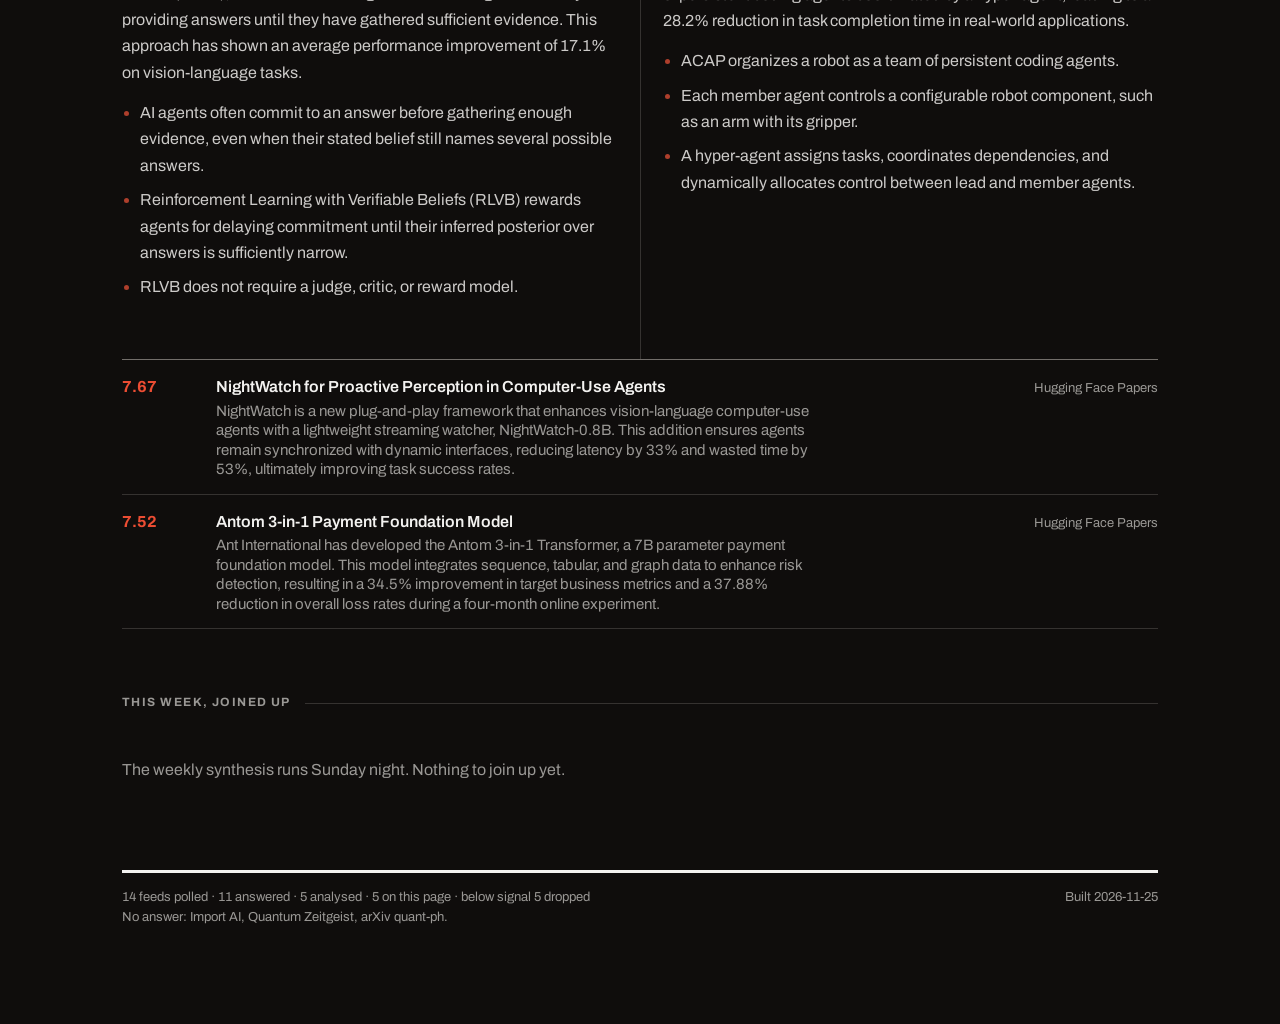
==== commit a76f87c6: "chore: Update daily intelligence" ====
--- a/dashboard/index.html
+++ b/dashboard/index.html
@@ -3,7 +3,7 @@
 <head>
     <meta charset="UTF-8">
     <meta name="viewport" content="width=device-width, initial-scale=1.0">
-    <title>Alpha Forge &mdash; 2026-11-24</title>
+    <title>Alpha Forge &mdash; 2026-11-25</title>
     <link rel="icon" href="data:image/svg+xml,<svg xmlns='http://www.w3.org/2000/svg' viewBox='0 0 16 16'><rect width='16' height='16' fill='%230D0D0C'/><rect x='2' y='6' width='12' height='4' fill='%23F0442A'/></svg>">
     <link rel="preconnect" href="https://fonts.googleapis.com">
     <link rel="preconnect" href="https://fonts.gstatic.com" crossorigin>
@@ -354,8 +354,8 @@
     <header class="masthead">
         <h1 class="wordmark"><span class="bar"></span>Alpha Forge</h1>
         <div class="dateline">
-            <b>2026-11-24</b><br>
-            5 of 8 cleared
+            <b>2026-11-25</b><br>
+            5 of 5 cleared
         </div>
     </header>
 
@@ -365,7 +365,7 @@
     
     <article class="lead">
         <div class="lead-head">
-            <h2>Diverse AI Developments (Huawei, LLNL, Stanford, Drone Detection)</h2>
+            <h2>Loom Attention for Transformers</h2>
             <div class="score">8.45<small>Ranked</small></div>
         </div>
 
@@ -373,72 +373,72 @@
 
         <p class="credit">
             AI Research
-             &middot; Import AI
-             &middot; 23 Nov
+             &middot; Hugging Face Papers
+            
             
              &middot; signal 8.0/10
         </p>
 
-        <p class="deck">Recent AI advancements include Chinese researchers optimizing Huawei chips with AscendGYM, Lawrence Livermore scientists developing SciResearch-Eval to test AI's ability to communicate experimental uncertainty (finding only frontier models reliable), Stanford professors launching the 'plural intelligence' AI startup Noeri with $110M, and the release of A2A-UAV, a new multimodal dataset for air-to-air drone detection.</p>
+        <p class="deck">Researchers have introduced Loom attention, a novel mechanism for Transformers that enables dynamic circuit rewiring per token. This innovation, integrated into LoomFormer, allows the architecture to achieve performance comparable to larger models with significantly less computational power (3x reduction) and demonstrates improved results on various downstream tasks.</p>
 
         <div class="story-body">
             
             <h4>So what</h4>
-            <p>Advanced AI models can now design experiments and communicate uncertainty, making them more reliable partners in scientific discovery. This capability could accelerate scientific progress and make AI-driven research more trustworthy.</p>
+            <p>New Transformer architectures can achieve higher performance with less computational cost. This makes advanced AI models more accessible and efficient to train.</p>
             
 
             
             <h4>Key points</h4>
-            <ul><li>Shenzhen Loop Area Institute released AscendGYM, a kernel optimization benchmark for Huawei Ascend NPUs, to help AI develop custom kernels.</li><li>AscendGYM includes AscendForge, which provides unified interfaces for compilation, correctness checking, performance measurement, and feedback.</li><li>In tests, Opus 5, GPT-5.6, and GLM-5.3 showed strong performance in optimizing Ascend chips; Claude Code yielded the best absolute scores.</li><li>Lawrence Livermore National Laboratory researchers introduced SciResearch-Eval, a benchmark testing AI agents' ability to design experiments and report results with 95% uncertainty intervals.</li><li>SciResearch-Eval uses a deliberately flawed simulator to test AI's resilience to unanticipated equipment issues.</li></ul>
+            <ul><li>Loom attention allows a Transformer to dynamically rewire its circuits at every token by interweaving vertical attention over earlier head outputs with horizontal attention over tokens.</li><li>LoomFormer is a dual-stream architecture that splits control and content between vector and matrix streams.</li><li>The architecture matches Transformers trained with over 3x compute across model sizes and training token budgets.</li><li>Trained on 300 billion Pile tokens with only 1.95% extra FLOPs, LoomPythia-2.8B achieves 1.6x the downstream gain of mHC-Pythia-2.8B.</li><li>LoomPythia-2.8B matches Pythia-12B in 0-shot (59.9) and surpasses it in 5-shot (61.6 vs 60.8) and FLAN ppl (6.94 vs 7.26).</li></ul>
             
 
             
             <h4>Worth doing</h4>
-            <ul><li>Look up AscendGYM on GitHub.</li><li>Read the AscendGYM paper on arXiv.</li><li>Read the SciResearch-Eval paper on arXiv.</li><li>Check out the SciResearch-Eval leaderboard.</li></ul>
+            <ul><li>Read the paper 'Rewirable Circuits in Transformers with Loom Attention' (arxiv:2611.30634).</li><li>Clone the LoomFormer GitHub repository at https://github.com/Caiyun-AI/LoomFormer.</li><li>Look up the authors: Da Xiao, Qingye Meng, Shengping Li, Xingyuan Yuan.</li><li>Check the LoomPythia-2.8B model on Hugging Face at https://huggingface.co/Caiyun-AI/LoomPythia-2.8B.</li></ul>
             
 
             
         </div>
 
         
-        <a class="read" href="https://importai.substack.com/p/import-ai-482-huawei-kernel-benchmarks" target="_blank" rel="noopener">Read it <span class="arrow">&rarr;</span></a>
+        <a class="read" href="https://huggingface.co/papers/2611.30634" target="_blank" rel="noopener">Read it <span class="arrow">&rarr;</span></a>
         
     </article>
 
     
     
     <section class="band">
+        
+        <article class="band-item">
+            <div class="band-score">8.45</div>
+            <h3><a class="title-link" href="https://huggingface.co/papers/2611.32884" target="_blank" rel="noopener">Reinforcement Learning with Verifiable Beliefs (RLVB)</a></h3>
+            <p class="credit">
+                AI Research &middot; Hugging Face Papers
+                
+            </p>
+            <div class="story-body">
+                <p>Researchers have introduced Reinforcement Learning with Verifiable Beliefs (RLVB), a new method designed to train AI agents to delay providing answers until they have gathered sufficient evidence. This approach has shown an average performance improvement of 17.1% on vision-language tasks.</p>
+                
+                <ul><li>AI agents often commit to an answer before gathering enough evidence, even when their stated belief still names several possible answers.</li><li>Reinforcement Learning with Verifiable Beliefs (RLVB) rewards agents for delaying commitment until their inferred posterior over answers is sufficiently narrow.</li><li>RLVB does not require a judge, critic, or reward model.</li></ul>
+                
+            </div>
+        </article>
         
         <article class="band-item">
             <div class="band-score">7.67</div>
-            <h3><a class="title-link" href="https://huggingface.co/papers/2611.30662" target="_blank" rel="noopener">Tencent's WeMM-Ecom for WeChat E-Commerce</a></h3>
+            <h3><a class="title-link" href="https://huggingface.co/papers/2611.31205" target="_blank" rel="noopener">ACAP Framework for Robot Control</a></h3>
             <p class="credit">
                 AI Research &middot; Hugging Face Papers
                 
             </p>
             <div class="story-body">
-                <p>Tencent has released WeMM-Ecom, a family of multimodal large language models specifically designed for WeChat e-commerce, which achieve state-of-the-art performance on e-commerce benchmarks and strong general-purpose results, with models and training details made public.</p>
-                
-                <ul><li>WeMM-Ecom is a family of multimodal large language models developed by Tencent for WeChat e-commerce.</li><li>The family includes five models, from a 0.8B dense model to a 35B mixture-of-experts model with 3B active parameters.</li><li>Training involves two-stage continued pre-training and hybrid-thinking post-training, which combines on-policy distillation and reinforcement learning.</li></ul>
+                <p>A new framework called ACAP (Asynchronous Coding Agents as Policy) has been developed for efficient robot control. It utilizes a team of persistent coding agents coordinated by a hyper-agent, leading to a 28.2% reduction in task completion time in real-world applications.</p>
+                
+                <ul><li>ACAP organizes a robot as a team of persistent coding agents.</li><li>Each member agent controls a configurable robot component, such as an arm with its gripper.</li><li>A hyper-agent assigns tasks, coordinates dependencies, and dynamically allocates control between lead and member agents.</li></ul>
                 
             </div>
         </article>
         
-        <article class="band-item">
-            <div class="band-score">7.67</div>
-            <h3><a class="title-link" href="https://huggingface.co/papers/2611.30989" target="_blank" rel="noopener">WorldLeague Benchmark for AI Physical Agency</a></h3>
-            <p class="credit">
-                AI Research &middot; Hugging Face Papers
-                
-            </p>
-            <div class="story-body">
-                <p>WorldLeague introduces a benchmark of 60 simulated robot tasks to measure the physical agency of 13 AI systems, revealing that even top models like Claude Fable 5.2 complete only 13 tasks and often struggle to translate language understanding into physical action.</p>
-                
-                <ul><li>WorldLeague benchmarks 13 AI systems across 60 simulated robot tasks.</li><li>The tasks cover exploration (WorldSeek), object rearrangement (WorldShape), and adaptation (WorldShift).</li><li>The benchmark measures an Interactive Score for progress and a physical success rate for goal achievement.</li></ul>
-                
-            </div>
-        </article>
-        
     </section>
     
 
@@ -447,19 +447,19 @@
     <section class="tail">
         
         <div class="tail-row">
-            <span class="tail-rank">7.6</span>
+            <span class="tail-rank">7.67</span>
             <span class="tail-title">
-                <a class="title-link" href="https://huggingface.co/papers/2611.29897" target="_blank" rel="noopener">Motion Mamba 2.0 for Humanoid Control</a>
-                <p>Motion Mamba 2.0 is a new Mamba-based diffusion architecture designed for generating long-horizon, controllable motion for humanoid robots, achieving a 6.138x speedup on an RTX 4090 and supporting real-world interactive control.</p>
+                <a class="title-link" href="https://huggingface.co/papers/2611.28947" target="_blank" rel="noopener">NightWatch for Proactive Perception in Computer-Use Agents</a>
+                <p>NightWatch is a new plug-and-play framework that enhances vision-language computer-use agents with a lightweight streaming watcher, NightWatch-0.8B. This addition ensures agents remain synchronized with dynamic interfaces, reducing latency by 33% and wasted time by 53%, ultimately improving task success rates.</p>
             </span>
             <span class="tail-src">Hugging Face Papers</span>
         </div>
         
         <div class="tail-row">
-            <span class="tail-rank">7.6</span>
+            <span class="tail-rank">7.52</span>
             <span class="tail-title">
-                <a class="title-link" href="https://huggingface.co/papers/2611.31201" target="_blank" rel="noopener">Embo-Harness for Frontier Model Robot Control</a>
-                <p>Embo-Harness is a framework demonstrating how frontier multimodal models can effectively control robots by leveraging their native visual reasoning and tool-use capabilities, leading to high success rates in manipulation tasks.</p>
+                <a class="title-link" href="https://huggingface.co/papers/2611.25403" target="_blank" rel="noopener">Antom 3-in-1 Payment Foundation Model</a>
+                <p>Ant International has developed the Antom 3-in-1 Transformer, a 7B parameter payment foundation model. This model integrates sequence, tabular, and graph data to enhance risk detection, resulting in a 34.5% improvement in target business metrics and a 37.88% reduction in overall loss rates during a four-month online experiment.</p>
             </span>
             <span class="tail-src">Hugging Face Papers</span>
         </div>
@@ -470,35 +470,6 @@
     
 
     
-    <h2 class="rubric">Also cleared <span class="n">3</span></h2>
-    <section class="tail">
-        
-        <div class="tail-row">
-            <span class="tail-rank">7.6</span>
-            <span class="tail-title">
-                <a class="title-link" href="https://huggingface.co/papers/2611.30013" target="_blank" rel="noopener">3AGameFactory-Motion for 3D Asset Animation</a>
-            </span>
-            <span class="tail-src">Hugging Face Papers</span>
-        </div>
-        
-        <div class="tail-row">
-            <span class="tail-rank">7.45</span>
-            <span class="tail-title">
-                <a class="title-link" href="https://blog.cloudflare.com/probing-dns-at-cloudflare/" target="_blank" rel="noopener">Cloudflare's Flamingo DNS Testing Framework</a>
-            </span>
-            <span class="tail-src">Cloudflare Blog</span>
-        </div>
-        
-        <div class="tail-row">
-            <span class="tail-rank">7.37</span>
-            <span class="tail-title">
-                <a class="title-link" href="https://www.netinterest.co/p/supply-and-demand" target="_blank" rel="noopener">AI Investment and Productivity Lag</a>
-            </span>
-            <span class="tail-src">Net Interest</span>
-        </div>
-        
-    </section>
-    
 
     <h2 class="rubric">This week, joined up</h2>
     
@@ -508,14 +479,14 @@
     <footer class="colophon">
         <span>
             
-            14 feeds polled &middot; 13 answered &middot; 
-            10 analysed &middot; 
-            
-            8 on this page &middot; below signal 5 dropped
-            <br>No answer: arXiv quant-ph.
+            14 feeds polled &middot; 11 answered &middot; 
+            5 analysed &middot; 
+            
+            5 on this page &middot; below signal 5 dropped
+            <br>No answer: Import AI, Quantum Zeitgeist, arXiv quant-ph.
             
         </span>
-        <span>Built 2026-11-24</span>
+        <span>Built 2026-11-25</span>
     </footer>
 
 </div>
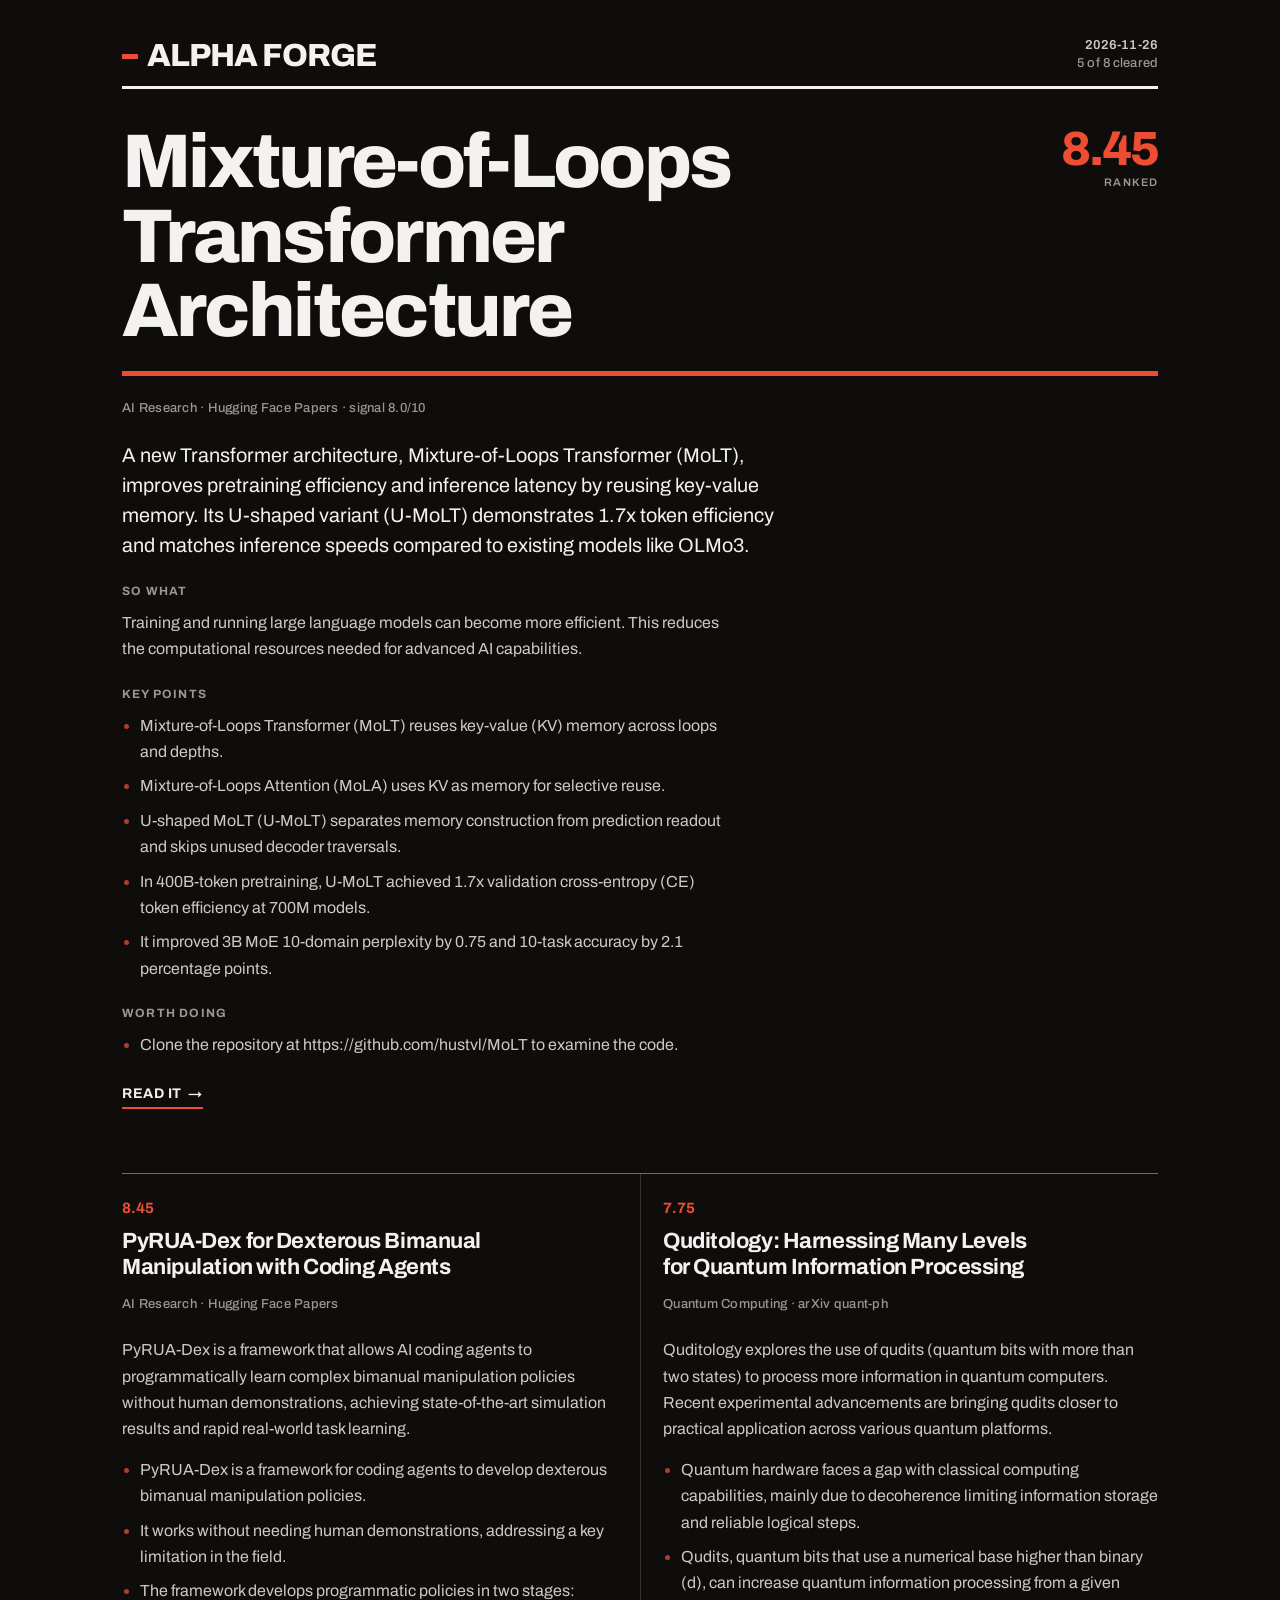
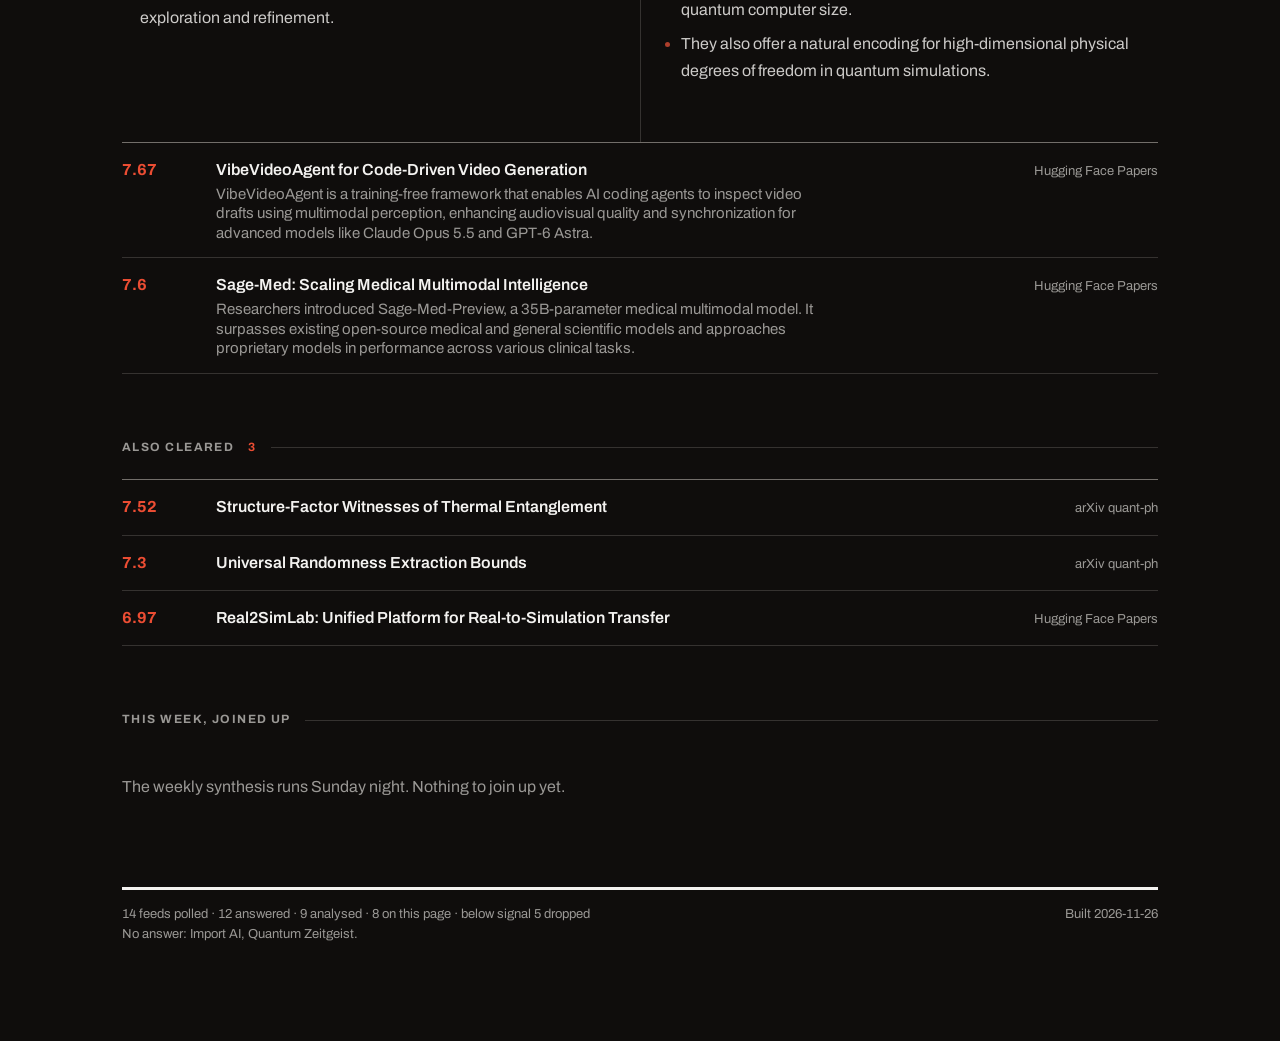
==== commit 2f91e062: "chore: Update daily intelligence" ====
--- a/dashboard/index.html
+++ b/dashboard/index.html
@@ -3,7 +3,7 @@
 <head>
     <meta charset="UTF-8">
     <meta name="viewport" content="width=device-width, initial-scale=1.0">
-    <title>Alpha Forge &mdash; 2026-11-25</title>
+    <title>Alpha Forge &mdash; 2026-11-26</title>
     <link rel="icon" href="data:image/svg+xml,<svg xmlns='http://www.w3.org/2000/svg' viewBox='0 0 16 16'><rect width='16' height='16' fill='%230D0D0C'/><rect x='2' y='6' width='12' height='4' fill='%23F0442A'/></svg>">
     <link rel="preconnect" href="https://fonts.googleapis.com">
     <link rel="preconnect" href="https://fonts.gstatic.com" crossorigin>
@@ -354,8 +354,8 @@
     <header class="masthead">
         <h1 class="wordmark"><span class="bar"></span>Alpha Forge</h1>
         <div class="dateline">
-            <b>2026-11-25</b><br>
-            5 of 5 cleared
+            <b>2026-11-26</b><br>
+            5 of 8 cleared
         </div>
     </header>
 
@@ -365,7 +365,7 @@
     
     <article class="lead">
         <div class="lead-head">
-            <h2>Loom Attention for Transformers</h2>
+            <h2>Mixture-of-Loops Transformer Architecture</h2>
             <div class="score">8.45<small>Ranked</small></div>
         </div>
 
@@ -379,29 +379,29 @@
              &middot; signal 8.0/10
         </p>
 
-        <p class="deck">Researchers have introduced Loom attention, a novel mechanism for Transformers that enables dynamic circuit rewiring per token. This innovation, integrated into LoomFormer, allows the architecture to achieve performance comparable to larger models with significantly less computational power (3x reduction) and demonstrates improved results on various downstream tasks.</p>
+        <p class="deck">A new Transformer architecture, Mixture-of-Loops Transformer (MoLT), improves pretraining efficiency and inference latency by reusing key-value memory. Its U-shaped variant (U-MoLT) demonstrates 1.7x token efficiency and matches inference speeds compared to existing models like OLMo3.</p>
 
         <div class="story-body">
             
             <h4>So what</h4>
-            <p>New Transformer architectures can achieve higher performance with less computational cost. This makes advanced AI models more accessible and efficient to train.</p>
+            <p>Training and running large language models can become more efficient. This reduces the computational resources needed for advanced AI capabilities.</p>
             
 
             
             <h4>Key points</h4>
-            <ul><li>Loom attention allows a Transformer to dynamically rewire its circuits at every token by interweaving vertical attention over earlier head outputs with horizontal attention over tokens.</li><li>LoomFormer is a dual-stream architecture that splits control and content between vector and matrix streams.</li><li>The architecture matches Transformers trained with over 3x compute across model sizes and training token budgets.</li><li>Trained on 300 billion Pile tokens with only 1.95% extra FLOPs, LoomPythia-2.8B achieves 1.6x the downstream gain of mHC-Pythia-2.8B.</li><li>LoomPythia-2.8B matches Pythia-12B in 0-shot (59.9) and surpasses it in 5-shot (61.6 vs 60.8) and FLAN ppl (6.94 vs 7.26).</li></ul>
+            <ul><li>Mixture-of-Loops Transformer (MoLT) reuses key-value (KV) memory across loops and depths.</li><li>Mixture-of-Loops Attention (MoLA) uses KV as memory for selective reuse.</li><li>U-shaped MoLT (U-MoLT) separates memory construction from prediction readout and skips unused decoder traversals.</li><li>In 400B-token pretraining, U-MoLT achieved 1.7x validation cross-entropy (CE) token efficiency at 700M models.</li><li>It improved 3B MoE 10-domain perplexity by 0.75 and 10-task accuracy by 2.1 percentage points.</li></ul>
             
 
             
             <h4>Worth doing</h4>
-            <ul><li>Read the paper 'Rewirable Circuits in Transformers with Loom Attention' (arxiv:2611.30634).</li><li>Clone the LoomFormer GitHub repository at https://github.com/Caiyun-AI/LoomFormer.</li><li>Look up the authors: Da Xiao, Qingye Meng, Shengping Li, Xingyuan Yuan.</li><li>Check the LoomPythia-2.8B model on Hugging Face at https://huggingface.co/Caiyun-AI/LoomPythia-2.8B.</li></ul>
-            
-
-            
-        </div>
-
-        
-        <a class="read" href="https://huggingface.co/papers/2611.30634" target="_blank" rel="noopener">Read it <span class="arrow">&rarr;</span></a>
+            <ul><li>Clone the repository at https://github.com/hustvl/MoLT to examine the code.</li></ul>
+            
+
+            
+        </div>
+
+        
+        <a class="read" href="https://huggingface.co/papers/2611.34923" target="_blank" rel="noopener">Read it <span class="arrow">&rarr;</span></a>
         
     </article>
 
@@ -411,30 +411,30 @@
         
         <article class="band-item">
             <div class="band-score">8.45</div>
-            <h3><a class="title-link" href="https://huggingface.co/papers/2611.32884" target="_blank" rel="noopener">Reinforcement Learning with Verifiable Beliefs (RLVB)</a></h3>
+            <h3><a class="title-link" href="https://huggingface.co/papers/2611.33144" target="_blank" rel="noopener">PyRUA-Dex for Dexterous Bimanual Manipulation with Coding Agents</a></h3>
             <p class="credit">
                 AI Research &middot; Hugging Face Papers
                 
             </p>
             <div class="story-body">
-                <p>Researchers have introduced Reinforcement Learning with Verifiable Beliefs (RLVB), a new method designed to train AI agents to delay providing answers until they have gathered sufficient evidence. This approach has shown an average performance improvement of 17.1% on vision-language tasks.</p>
+                <p>PyRUA-Dex is a framework that allows AI coding agents to programmatically learn complex bimanual manipulation policies without human demonstrations, achieving state-of-the-art simulation results and rapid real-world task learning.</p>
                 
-                <ul><li>AI agents often commit to an answer before gathering enough evidence, even when their stated belief still names several possible answers.</li><li>Reinforcement Learning with Verifiable Beliefs (RLVB) rewards agents for delaying commitment until their inferred posterior over answers is sufficiently narrow.</li><li>RLVB does not require a judge, critic, or reward model.</li></ul>
+                <ul><li>PyRUA-Dex is a framework for coding agents to develop dexterous bimanual manipulation policies.</li><li>It works without needing human demonstrations, addressing a key limitation in the field.</li><li>The framework develops programmatic policies in two stages: exploration and refinement.</li></ul>
                 
             </div>
         </article>
         
         <article class="band-item">
-            <div class="band-score">7.67</div>
-            <h3><a class="title-link" href="https://huggingface.co/papers/2611.31205" target="_blank" rel="noopener">ACAP Framework for Robot Control</a></h3>
+            <div class="band-score">7.75</div>
+            <h3><a class="title-link" href="https://arxiv.org/abs/2611.33299" target="_blank" rel="noopener">Quditology: Harnessing Many Levels for Quantum Information Processing</a></h3>
             <p class="credit">
-                AI Research &middot; Hugging Face Papers
+                Quantum Computing &middot; arXiv quant-ph
                 
             </p>
             <div class="story-body">
-                <p>A new framework called ACAP (Asynchronous Coding Agents as Policy) has been developed for efficient robot control. It utilizes a team of persistent coding agents coordinated by a hyper-agent, leading to a 28.2% reduction in task completion time in real-world applications.</p>
+                <p>Quditology explores the use of qudits (quantum bits with more than two states) to process more information in quantum computers. Recent experimental advancements are bringing qudits closer to practical application across various quantum platforms.</p>
                 
-                <ul><li>ACAP organizes a robot as a team of persistent coding agents.</li><li>Each member agent controls a configurable robot component, such as an arm with its gripper.</li><li>A hyper-agent assigns tasks, coordinates dependencies, and dynamically allocates control between lead and member agents.</li></ul>
+                <ul><li>Quantum hardware faces a gap with classical computing capabilities, mainly due to decoherence limiting information storage and reliable logical steps.</li><li>Qudits, quantum bits that use a numerical base higher than binary (d), can increase quantum information processing from a given quantum computer size.</li><li>They also offer a natural encoding for high-dimensional physical degrees of freedom in quantum simulations.</li></ul>
                 
             </div>
         </article>
@@ -449,17 +449,50 @@
         <div class="tail-row">
             <span class="tail-rank">7.67</span>
             <span class="tail-title">
-                <a class="title-link" href="https://huggingface.co/papers/2611.28947" target="_blank" rel="noopener">NightWatch for Proactive Perception in Computer-Use Agents</a>
-                <p>NightWatch is a new plug-and-play framework that enhances vision-language computer-use agents with a lightweight streaming watcher, NightWatch-0.8B. This addition ensures agents remain synchronized with dynamic interfaces, reducing latency by 33% and wasted time by 53%, ultimately improving task success rates.</p>
+                <a class="title-link" href="https://huggingface.co/papers/2611.34237" target="_blank" rel="noopener">VibeVideoAgent for Code-Driven Video Generation</a>
+                <p>VibeVideoAgent is a training-free framework that enables AI coding agents to inspect video drafts using multimodal perception, enhancing audiovisual quality and synchronization for advanced models like Claude Opus 5.5 and GPT-6 Astra.</p>
             </span>
             <span class="tail-src">Hugging Face Papers</span>
         </div>
+        
+        <div class="tail-row">
+            <span class="tail-rank">7.6</span>
+            <span class="tail-title">
+                <a class="title-link" href="https://huggingface.co/papers/2611.34575" target="_blank" rel="noopener">Sage-Med: Scaling Medical Multimodal Intelligence</a>
+                <p>Researchers introduced Sage-Med-Preview, a 35B-parameter medical multimodal model. It surpasses existing open-source medical and general scientific models and approaches proprietary models in performance across various clinical tasks.</p>
+            </span>
+            <span class="tail-src">Hugging Face Papers</span>
+        </div>
+        
+    </section>
+    
+
+    
+
+    
+    <h2 class="rubric">Also cleared <span class="n">3</span></h2>
+    <section class="tail">
         
         <div class="tail-row">
             <span class="tail-rank">7.52</span>
             <span class="tail-title">
-                <a class="title-link" href="https://huggingface.co/papers/2611.25403" target="_blank" rel="noopener">Antom 3-in-1 Payment Foundation Model</a>
-                <p>Ant International has developed the Antom 3-in-1 Transformer, a 7B parameter payment foundation model. This model integrates sequence, tabular, and graph data to enhance risk detection, resulting in a 34.5% improvement in target business metrics and a 37.88% reduction in overall loss rates during a four-month online experiment.</p>
+                <a class="title-link" href="https://arxiv.org/abs/2611.33284" target="_blank" rel="noopener">Structure-Factor Witnesses of Thermal Entanglement</a>
+            </span>
+            <span class="tail-src">arXiv quant-ph</span>
+        </div>
+        
+        <div class="tail-row">
+            <span class="tail-rank">7.3</span>
+            <span class="tail-title">
+                <a class="title-link" href="https://arxiv.org/abs/2611.33270" target="_blank" rel="noopener">Universal Randomness Extraction Bounds</a>
+            </span>
+            <span class="tail-src">arXiv quant-ph</span>
+        </div>
+        
+        <div class="tail-row">
+            <span class="tail-rank">6.97</span>
+            <span class="tail-title">
+                <a class="title-link" href="https://huggingface.co/papers/2611.34849" target="_blank" rel="noopener">Real2SimLab: Unified Platform for Real-to-Simulation Transfer</a>
             </span>
             <span class="tail-src">Hugging Face Papers</span>
         </div>
@@ -467,10 +500,6 @@
     </section>
     
 
-    
-
-    
-
     <h2 class="rubric">This week, joined up</h2>
     
     <p class="empty">The weekly synthesis runs Sunday night. Nothing to join up yet.</p>
@@ -479,14 +508,14 @@
     <footer class="colophon">
         <span>
             
-            14 feeds polled &middot; 11 answered &middot; 
-            5 analysed &middot; 
-            
-            5 on this page &middot; below signal 5 dropped
-            <br>No answer: Import AI, Quantum Zeitgeist, arXiv quant-ph.
+            14 feeds polled &middot; 12 answered &middot; 
+            9 analysed &middot; 
+            
+            8 on this page &middot; below signal 5 dropped
+            <br>No answer: Import AI, Quantum Zeitgeist.
             
         </span>
-        <span>Built 2026-11-25</span>
+        <span>Built 2026-11-26</span>
     </footer>
 
 </div>
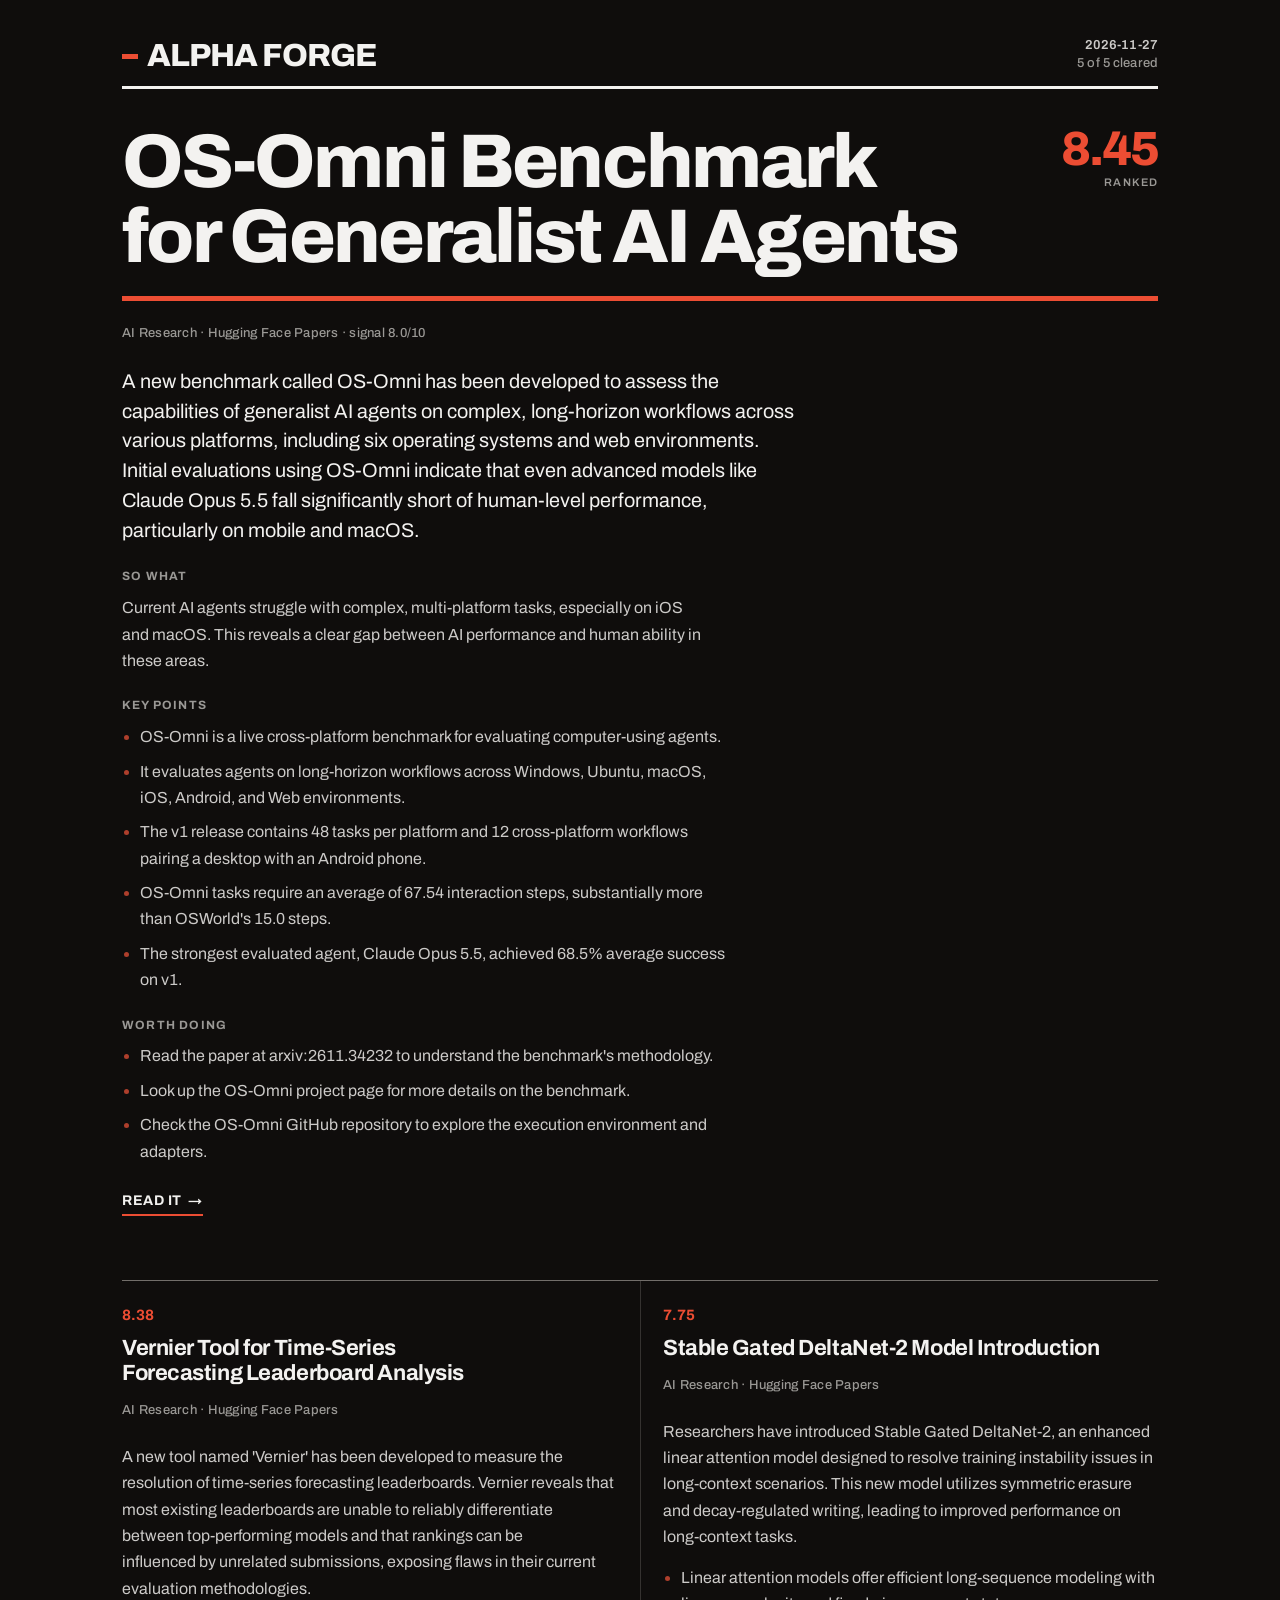
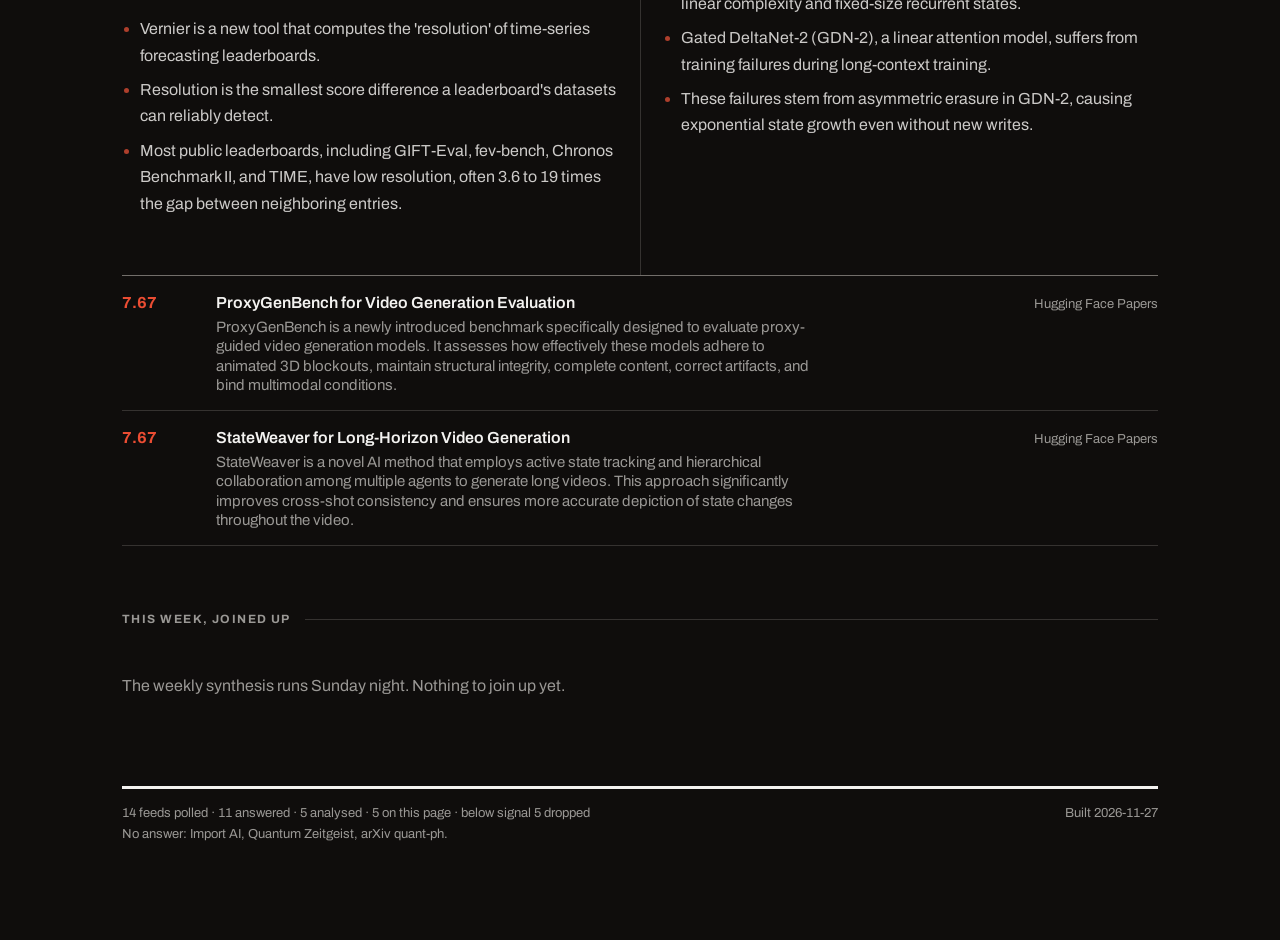
==== commit 4cd35f1a: "chore: Update daily intelligence" ====
--- a/dashboard/index.html
+++ b/dashboard/index.html
@@ -3,7 +3,7 @@
 <head>
     <meta charset="UTF-8">
     <meta name="viewport" content="width=device-width, initial-scale=1.0">
-    <title>Alpha Forge &mdash; 2026-11-26</title>
+    <title>Alpha Forge &mdash; 2026-11-27</title>
     <link rel="icon" href="data:image/svg+xml,<svg xmlns='http://www.w3.org/2000/svg' viewBox='0 0 16 16'><rect width='16' height='16' fill='%230D0D0C'/><rect x='2' y='6' width='12' height='4' fill='%23F0442A'/></svg>">
     <link rel="preconnect" href="https://fonts.googleapis.com">
     <link rel="preconnect" href="https://fonts.gstatic.com" crossorigin>
@@ -354,8 +354,8 @@
     <header class="masthead">
         <h1 class="wordmark"><span class="bar"></span>Alpha Forge</h1>
         <div class="dateline">
-            <b>2026-11-26</b><br>
-            5 of 8 cleared
+            <b>2026-11-27</b><br>
+            5 of 5 cleared
         </div>
     </header>
 
@@ -365,7 +365,7 @@
     
     <article class="lead">
         <div class="lead-head">
-            <h2>Mixture-of-Loops Transformer Architecture</h2>
+            <h2>OS-Omni Benchmark for Generalist AI Agents</h2>
             <div class="score">8.45<small>Ranked</small></div>
         </div>
 
@@ -379,29 +379,29 @@
              &middot; signal 8.0/10
         </p>
 
-        <p class="deck">A new Transformer architecture, Mixture-of-Loops Transformer (MoLT), improves pretraining efficiency and inference latency by reusing key-value memory. Its U-shaped variant (U-MoLT) demonstrates 1.7x token efficiency and matches inference speeds compared to existing models like OLMo3.</p>
+        <p class="deck">A new benchmark called OS-Omni has been developed to assess the capabilities of generalist AI agents on complex, long-horizon workflows across various platforms, including six operating systems and web environments. Initial evaluations using OS-Omni indicate that even advanced models like Claude Opus 5.5 fall significantly short of human-level performance, particularly on mobile and macOS.</p>
 
         <div class="story-body">
             
             <h4>So what</h4>
-            <p>Training and running large language models can become more efficient. This reduces the computational resources needed for advanced AI capabilities.</p>
+            <p>Current AI agents struggle with complex, multi-platform tasks, especially on iOS and macOS. This reveals a clear gap between AI performance and human ability in these areas.</p>
             
 
             
             <h4>Key points</h4>
-            <ul><li>Mixture-of-Loops Transformer (MoLT) reuses key-value (KV) memory across loops and depths.</li><li>Mixture-of-Loops Attention (MoLA) uses KV as memory for selective reuse.</li><li>U-shaped MoLT (U-MoLT) separates memory construction from prediction readout and skips unused decoder traversals.</li><li>In 400B-token pretraining, U-MoLT achieved 1.7x validation cross-entropy (CE) token efficiency at 700M models.</li><li>It improved 3B MoE 10-domain perplexity by 0.75 and 10-task accuracy by 2.1 percentage points.</li></ul>
+            <ul><li>OS-Omni is a live cross-platform benchmark for evaluating computer-using agents.</li><li>It evaluates agents on long-horizon workflows across Windows, Ubuntu, macOS, iOS, Android, and Web environments.</li><li>The v1 release contains 48 tasks per platform and 12 cross-platform workflows pairing a desktop with an Android phone.</li><li>OS-Omni tasks require an average of 67.54 interaction steps, substantially more than OSWorld's 15.0 steps.</li><li>The strongest evaluated agent, Claude Opus 5.5, achieved 68.5% average success on v1.</li></ul>
             
 
             
             <h4>Worth doing</h4>
-            <ul><li>Clone the repository at https://github.com/hustvl/MoLT to examine the code.</li></ul>
+            <ul><li>Read the paper at arxiv:2611.34232 to understand the benchmark's methodology.</li><li>Look up the OS-Omni project page for more details on the benchmark.</li><li>Check the OS-Omni GitHub repository to explore the execution environment and adapters.</li></ul>
             
 
             
         </div>
 
         
-        <a class="read" href="https://huggingface.co/papers/2611.34923" target="_blank" rel="noopener">Read it <span class="arrow">&rarr;</span></a>
+        <a class="read" href="https://huggingface.co/papers/2611.34232" target="_blank" rel="noopener">Read it <span class="arrow">&rarr;</span></a>
         
     </article>
 
@@ -410,31 +410,31 @@
     <section class="band">
         
         <article class="band-item">
-            <div class="band-score">8.45</div>
-            <h3><a class="title-link" href="https://huggingface.co/papers/2611.33144" target="_blank" rel="noopener">PyRUA-Dex for Dexterous Bimanual Manipulation with Coding Agents</a></h3>
+            <div class="band-score">8.38</div>
+            <h3><a class="title-link" href="https://huggingface.co/papers/2611.31619" target="_blank" rel="noopener">Vernier Tool for Time-Series Forecasting Leaderboard Analysis</a></h3>
             <p class="credit">
                 AI Research &middot; Hugging Face Papers
                 
             </p>
             <div class="story-body">
-                <p>PyRUA-Dex is a framework that allows AI coding agents to programmatically learn complex bimanual manipulation policies without human demonstrations, achieving state-of-the-art simulation results and rapid real-world task learning.</p>
-                
-                <ul><li>PyRUA-Dex is a framework for coding agents to develop dexterous bimanual manipulation policies.</li><li>It works without needing human demonstrations, addressing a key limitation in the field.</li><li>The framework develops programmatic policies in two stages: exploration and refinement.</li></ul>
+                <p>A new tool named 'Vernier' has been developed to measure the resolution of time-series forecasting leaderboards. Vernier reveals that most existing leaderboards are unable to reliably differentiate between top-performing models and that rankings can be influenced by unrelated submissions, exposing flaws in their current evaluation methodologies.</p>
+                
+                <ul><li>Vernier is a new tool that computes the 'resolution' of time-series forecasting leaderboards.</li><li>Resolution is the smallest score difference a leaderboard's datasets can reliably detect.</li><li>Most public leaderboards, including GIFT-Eval, fev-bench, Chronos Benchmark II, and TIME, have low resolution, often 3.6 to 19 times the gap between neighboring entries.</li></ul>
                 
             </div>
         </article>
         
         <article class="band-item">
             <div class="band-score">7.75</div>
-            <h3><a class="title-link" href="https://arxiv.org/abs/2611.33299" target="_blank" rel="noopener">Quditology: Harnessing Many Levels for Quantum Information Processing</a></h3>
+            <h3><a class="title-link" href="https://huggingface.co/papers/2611.34051" target="_blank" rel="noopener">Stable Gated DeltaNet-2 Model Introduction</a></h3>
             <p class="credit">
-                Quantum Computing &middot; arXiv quant-ph
+                AI Research &middot; Hugging Face Papers
                 
             </p>
             <div class="story-body">
-                <p>Quditology explores the use of qudits (quantum bits with more than two states) to process more information in quantum computers. Recent experimental advancements are bringing qudits closer to practical application across various quantum platforms.</p>
-                
-                <ul><li>Quantum hardware faces a gap with classical computing capabilities, mainly due to decoherence limiting information storage and reliable logical steps.</li><li>Qudits, quantum bits that use a numerical base higher than binary (d), can increase quantum information processing from a given quantum computer size.</li><li>They also offer a natural encoding for high-dimensional physical degrees of freedom in quantum simulations.</li></ul>
+                <p>Researchers have introduced Stable Gated DeltaNet-2, an enhanced linear attention model designed to resolve training instability issues in long-context scenarios. This new model utilizes symmetric erasure and decay-regulated writing, leading to improved performance on long-context tasks.</p>
+                
+                <ul><li>Linear attention models offer efficient long-sequence modeling with linear complexity and fixed-size recurrent states.</li><li>Gated DeltaNet-2 (GDN-2), a linear attention model, suffers from training failures during long-context training.</li><li>These failures stem from asymmetric erasure in GDN-2, causing exponential state growth even without new writes.</li></ul>
                 
             </div>
         </article>
@@ -449,17 +449,17 @@
         <div class="tail-row">
             <span class="tail-rank">7.67</span>
             <span class="tail-title">
-                <a class="title-link" href="https://huggingface.co/papers/2611.34237" target="_blank" rel="noopener">VibeVideoAgent for Code-Driven Video Generation</a>
-                <p>VibeVideoAgent is a training-free framework that enables AI coding agents to inspect video drafts using multimodal perception, enhancing audiovisual quality and synchronization for advanced models like Claude Opus 5.5 and GPT-6 Astra.</p>
+                <a class="title-link" href="https://huggingface.co/papers/2611.34457" target="_blank" rel="noopener">ProxyGenBench for Video Generation Evaluation</a>
+                <p>ProxyGenBench is a newly introduced benchmark specifically designed to evaluate proxy-guided video generation models. It assesses how effectively these models adhere to animated 3D blockouts, maintain structural integrity, complete content, correct artifacts, and bind multimodal conditions.</p>
             </span>
             <span class="tail-src">Hugging Face Papers</span>
         </div>
         
         <div class="tail-row">
-            <span class="tail-rank">7.6</span>
+            <span class="tail-rank">7.67</span>
             <span class="tail-title">
-                <a class="title-link" href="https://huggingface.co/papers/2611.34575" target="_blank" rel="noopener">Sage-Med: Scaling Medical Multimodal Intelligence</a>
-                <p>Researchers introduced Sage-Med-Preview, a 35B-parameter medical multimodal model. It surpasses existing open-source medical and general scientific models and approaches proprietary models in performance across various clinical tasks.</p>
+                <a class="title-link" href="https://huggingface.co/papers/2611.34290" target="_blank" rel="noopener">StateWeaver for Long-Horizon Video Generation</a>
+                <p>StateWeaver is a novel AI method that employs active state tracking and hierarchical collaboration among multiple agents to generate long videos. This approach significantly improves cross-shot consistency and ensures more accurate depiction of state changes throughout the video.</p>
             </span>
             <span class="tail-src">Hugging Face Papers</span>
         </div>
@@ -470,35 +470,6 @@
     
 
     
-    <h2 class="rubric">Also cleared <span class="n">3</span></h2>
-    <section class="tail">
-        
-        <div class="tail-row">
-            <span class="tail-rank">7.52</span>
-            <span class="tail-title">
-                <a class="title-link" href="https://arxiv.org/abs/2611.33284" target="_blank" rel="noopener">Structure-Factor Witnesses of Thermal Entanglement</a>
-            </span>
-            <span class="tail-src">arXiv quant-ph</span>
-        </div>
-        
-        <div class="tail-row">
-            <span class="tail-rank">7.3</span>
-            <span class="tail-title">
-                <a class="title-link" href="https://arxiv.org/abs/2611.33270" target="_blank" rel="noopener">Universal Randomness Extraction Bounds</a>
-            </span>
-            <span class="tail-src">arXiv quant-ph</span>
-        </div>
-        
-        <div class="tail-row">
-            <span class="tail-rank">6.97</span>
-            <span class="tail-title">
-                <a class="title-link" href="https://huggingface.co/papers/2611.34849" target="_blank" rel="noopener">Real2SimLab: Unified Platform for Real-to-Simulation Transfer</a>
-            </span>
-            <span class="tail-src">Hugging Face Papers</span>
-        </div>
-        
-    </section>
-    
 
     <h2 class="rubric">This week, joined up</h2>
     
@@ -508,14 +479,14 @@
     <footer class="colophon">
         <span>
             
-            14 feeds polled &middot; 12 answered &middot; 
-            9 analysed &middot; 
-            
-            8 on this page &middot; below signal 5 dropped
-            <br>No answer: Import AI, Quantum Zeitgeist.
+            14 feeds polled &middot; 11 answered &middot; 
+            5 analysed &middot; 
+            
+            5 on this page &middot; below signal 5 dropped
+            <br>No answer: Import AI, Quantum Zeitgeist, arXiv quant-ph.
             
         </span>
-        <span>Built 2026-11-26</span>
+        <span>Built 2026-11-27</span>
     </footer>
 
 </div>
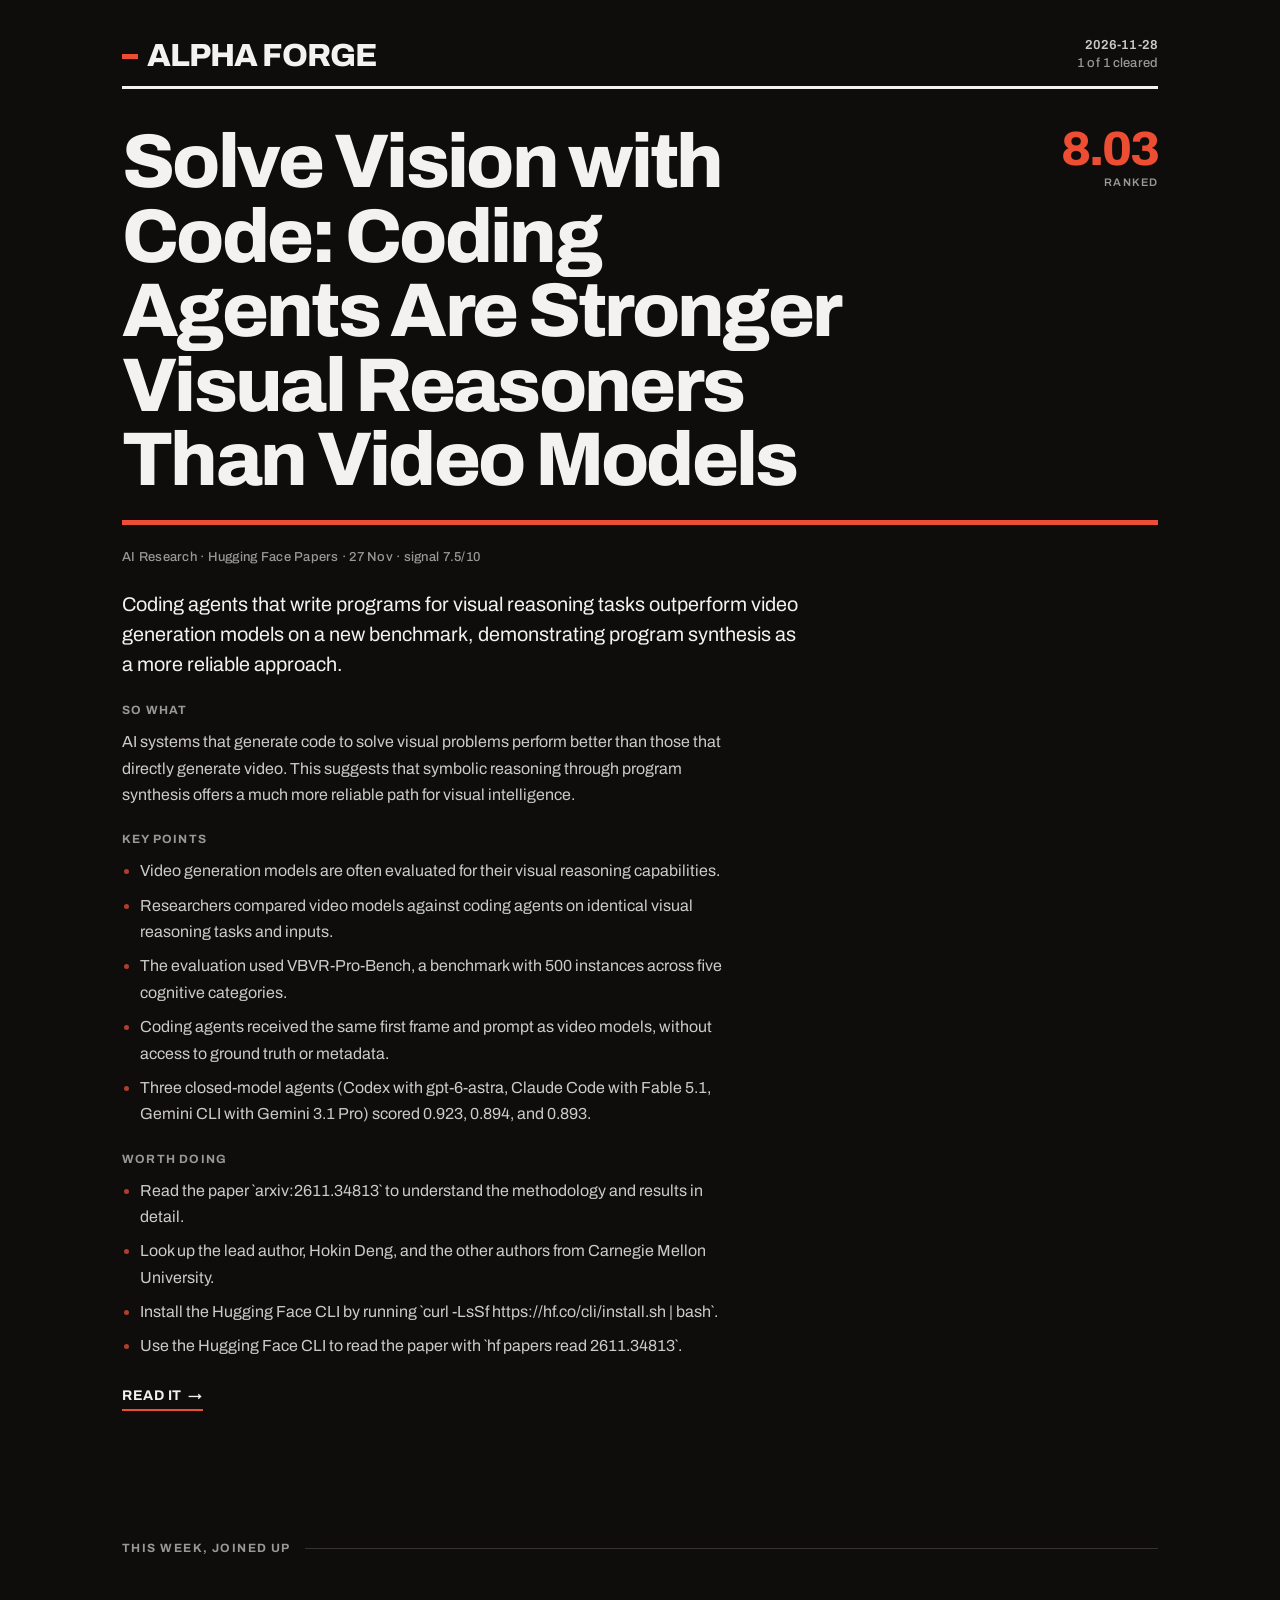
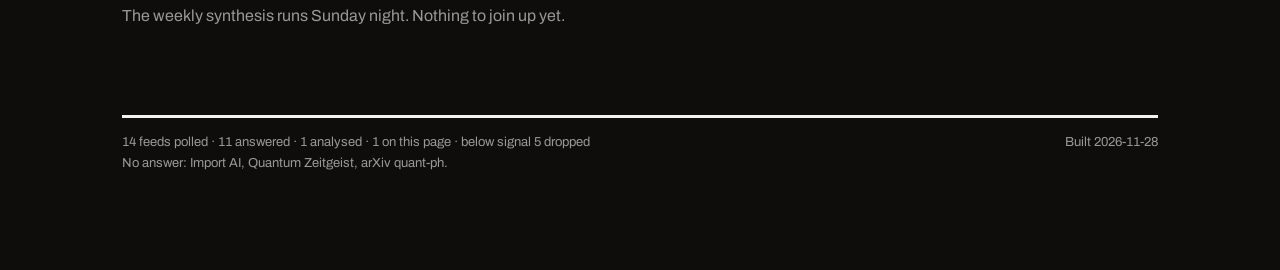
==== commit 37ab731c: "chore: Update daily intelligence" ====
--- a/dashboard/index.html
+++ b/dashboard/index.html
@@ -3,7 +3,7 @@
 <head>
     <meta charset="UTF-8">
     <meta name="viewport" content="width=device-width, initial-scale=1.0">
-    <title>Alpha Forge &mdash; 2026-11-27</title>
+    <title>Alpha Forge &mdash; 2026-11-28</title>
     <link rel="icon" href="data:image/svg+xml,<svg xmlns='http://www.w3.org/2000/svg' viewBox='0 0 16 16'><rect width='16' height='16' fill='%230D0D0C'/><rect x='2' y='6' width='12' height='4' fill='%23F0442A'/></svg>">
     <link rel="preconnect" href="https://fonts.googleapis.com">
     <link rel="preconnect" href="https://fonts.gstatic.com" crossorigin>
@@ -354,8 +354,8 @@
     <header class="masthead">
         <h1 class="wordmark"><span class="bar"></span>Alpha Forge</h1>
         <div class="dateline">
-            <b>2026-11-27</b><br>
-            5 of 5 cleared
+            <b>2026-11-28</b><br>
+            1 of 1 cleared
         </div>
     </header>
 
@@ -365,8 +365,8 @@
     
     <article class="lead">
         <div class="lead-head">
-            <h2>OS-Omni Benchmark for Generalist AI Agents</h2>
-            <div class="score">8.45<small>Ranked</small></div>
+            <h2>Solve Vision with Code: Coding Agents Are Stronger Visual Reasoners Than Video Models</h2>
+            <div class="score">8.03<small>Ranked</small></div>
         </div>
 
         <div class="lead-rule"></div>
@@ -374,97 +374,41 @@
         <p class="credit">
             AI Research
              &middot; Hugging Face Papers
-            
-            
-             &middot; signal 8.0/10
+             &middot; 27 Nov
+            
+             &middot; signal 7.5/10
         </p>
 
-        <p class="deck">A new benchmark called OS-Omni has been developed to assess the capabilities of generalist AI agents on complex, long-horizon workflows across various platforms, including six operating systems and web environments. Initial evaluations using OS-Omni indicate that even advanced models like Claude Opus 5.5 fall significantly short of human-level performance, particularly on mobile and macOS.</p>
+        <p class="deck">Coding agents that write programs for visual reasoning tasks outperform video generation models on a new benchmark, demonstrating program synthesis as a more reliable approach.</p>
 
         <div class="story-body">
             
             <h4>So what</h4>
-            <p>Current AI agents struggle with complex, multi-platform tasks, especially on iOS and macOS. This reveals a clear gap between AI performance and human ability in these areas.</p>
+            <p>AI systems that generate code to solve visual problems perform better than those that directly generate video. This suggests that symbolic reasoning through program synthesis offers a much more reliable path for visual intelligence.</p>
             
 
             
             <h4>Key points</h4>
-            <ul><li>OS-Omni is a live cross-platform benchmark for evaluating computer-using agents.</li><li>It evaluates agents on long-horizon workflows across Windows, Ubuntu, macOS, iOS, Android, and Web environments.</li><li>The v1 release contains 48 tasks per platform and 12 cross-platform workflows pairing a desktop with an Android phone.</li><li>OS-Omni tasks require an average of 67.54 interaction steps, substantially more than OSWorld's 15.0 steps.</li><li>The strongest evaluated agent, Claude Opus 5.5, achieved 68.5% average success on v1.</li></ul>
+            <ul><li>Video generation models are often evaluated for their visual reasoning capabilities.</li><li>Researchers compared video models against coding agents on identical visual reasoning tasks and inputs.</li><li>The evaluation used VBVR-Pro-Bench, a benchmark with 500 instances across five cognitive categories.</li><li>Coding agents received the same first frame and prompt as video models, without access to ground truth or metadata.</li><li>Three closed-model agents (Codex with gpt-6-astra, Claude Code with Fable 5.1, Gemini CLI with Gemini 3.1 Pro) scored 0.923, 0.894, and 0.893.</li></ul>
             
 
             
             <h4>Worth doing</h4>
-            <ul><li>Read the paper at arxiv:2611.34232 to understand the benchmark's methodology.</li><li>Look up the OS-Omni project page for more details on the benchmark.</li><li>Check the OS-Omni GitHub repository to explore the execution environment and adapters.</li></ul>
+            <ul><li>Read the paper `arxiv:2611.34813` to understand the methodology and results in detail.</li><li>Look up the lead author, Hokin Deng, and the other authors from Carnegie Mellon University.</li><li>Install the Hugging Face CLI by running `curl -LsSf https://hf.co/cli/install.sh | bash`.</li><li>Use the Hugging Face CLI to read the paper with `hf papers read 2611.34813`.</li></ul>
             
 
             
         </div>
 
         
-        <a class="read" href="https://huggingface.co/papers/2611.34232" target="_blank" rel="noopener">Read it <span class="arrow">&rarr;</span></a>
+        <a class="read" href="https://huggingface.co/papers/2611.34813" target="_blank" rel="noopener">Read it <span class="arrow">&rarr;</span></a>
         
     </article>
 
     
     
-    <section class="band">
-        
-        <article class="band-item">
-            <div class="band-score">8.38</div>
-            <h3><a class="title-link" href="https://huggingface.co/papers/2611.31619" target="_blank" rel="noopener">Vernier Tool for Time-Series Forecasting Leaderboard Analysis</a></h3>
-            <p class="credit">
-                AI Research &middot; Hugging Face Papers
-                
-            </p>
-            <div class="story-body">
-                <p>A new tool named 'Vernier' has been developed to measure the resolution of time-series forecasting leaderboards. Vernier reveals that most existing leaderboards are unable to reliably differentiate between top-performing models and that rankings can be influenced by unrelated submissions, exposing flaws in their current evaluation methodologies.</p>
-                
-                <ul><li>Vernier is a new tool that computes the 'resolution' of time-series forecasting leaderboards.</li><li>Resolution is the smallest score difference a leaderboard's datasets can reliably detect.</li><li>Most public leaderboards, including GIFT-Eval, fev-bench, Chronos Benchmark II, and TIME, have low resolution, often 3.6 to 19 times the gap between neighboring entries.</li></ul>
-                
-            </div>
-        </article>
-        
-        <article class="band-item">
-            <div class="band-score">7.75</div>
-            <h3><a class="title-link" href="https://huggingface.co/papers/2611.34051" target="_blank" rel="noopener">Stable Gated DeltaNet-2 Model Introduction</a></h3>
-            <p class="credit">
-                AI Research &middot; Hugging Face Papers
-                
-            </p>
-            <div class="story-body">
-                <p>Researchers have introduced Stable Gated DeltaNet-2, an enhanced linear attention model designed to resolve training instability issues in long-context scenarios. This new model utilizes symmetric erasure and decay-regulated writing, leading to improved performance on long-context tasks.</p>
-                
-                <ul><li>Linear attention models offer efficient long-sequence modeling with linear complexity and fixed-size recurrent states.</li><li>Gated DeltaNet-2 (GDN-2), a linear attention model, suffers from training failures during long-context training.</li><li>These failures stem from asymmetric erasure in GDN-2, causing exponential state growth even without new writes.</li></ul>
-                
-            </div>
-        </article>
-        
-    </section>
-    
-
-    
-    
-    <section class="tail">
-        
-        <div class="tail-row">
-            <span class="tail-rank">7.67</span>
-            <span class="tail-title">
-                <a class="title-link" href="https://huggingface.co/papers/2611.34457" target="_blank" rel="noopener">ProxyGenBench for Video Generation Evaluation</a>
-                <p>ProxyGenBench is a newly introduced benchmark specifically designed to evaluate proxy-guided video generation models. It assesses how effectively these models adhere to animated 3D blockouts, maintain structural integrity, complete content, correct artifacts, and bind multimodal conditions.</p>
-            </span>
-            <span class="tail-src">Hugging Face Papers</span>
-        </div>
-        
-        <div class="tail-row">
-            <span class="tail-rank">7.67</span>
-            <span class="tail-title">
-                <a class="title-link" href="https://huggingface.co/papers/2611.34290" target="_blank" rel="noopener">StateWeaver for Long-Horizon Video Generation</a>
-                <p>StateWeaver is a novel AI method that employs active state tracking and hierarchical collaboration among multiple agents to generate long videos. This approach significantly improves cross-shot consistency and ensures more accurate depiction of state changes throughout the video.</p>
-            </span>
-            <span class="tail-src">Hugging Face Papers</span>
-        </div>
-        
-    </section>
+
+    
     
 
     
@@ -480,13 +424,13 @@
         <span>
             
             14 feeds polled &middot; 11 answered &middot; 
-            5 analysed &middot; 
-            
-            5 on this page &middot; below signal 5 dropped
+            1 analysed &middot; 
+            
+            1 on this page &middot; below signal 5 dropped
             <br>No answer: Import AI, Quantum Zeitgeist, arXiv quant-ph.
             
         </span>
-        <span>Built 2026-11-27</span>
+        <span>Built 2026-11-28</span>
     </footer>
 
 </div>
